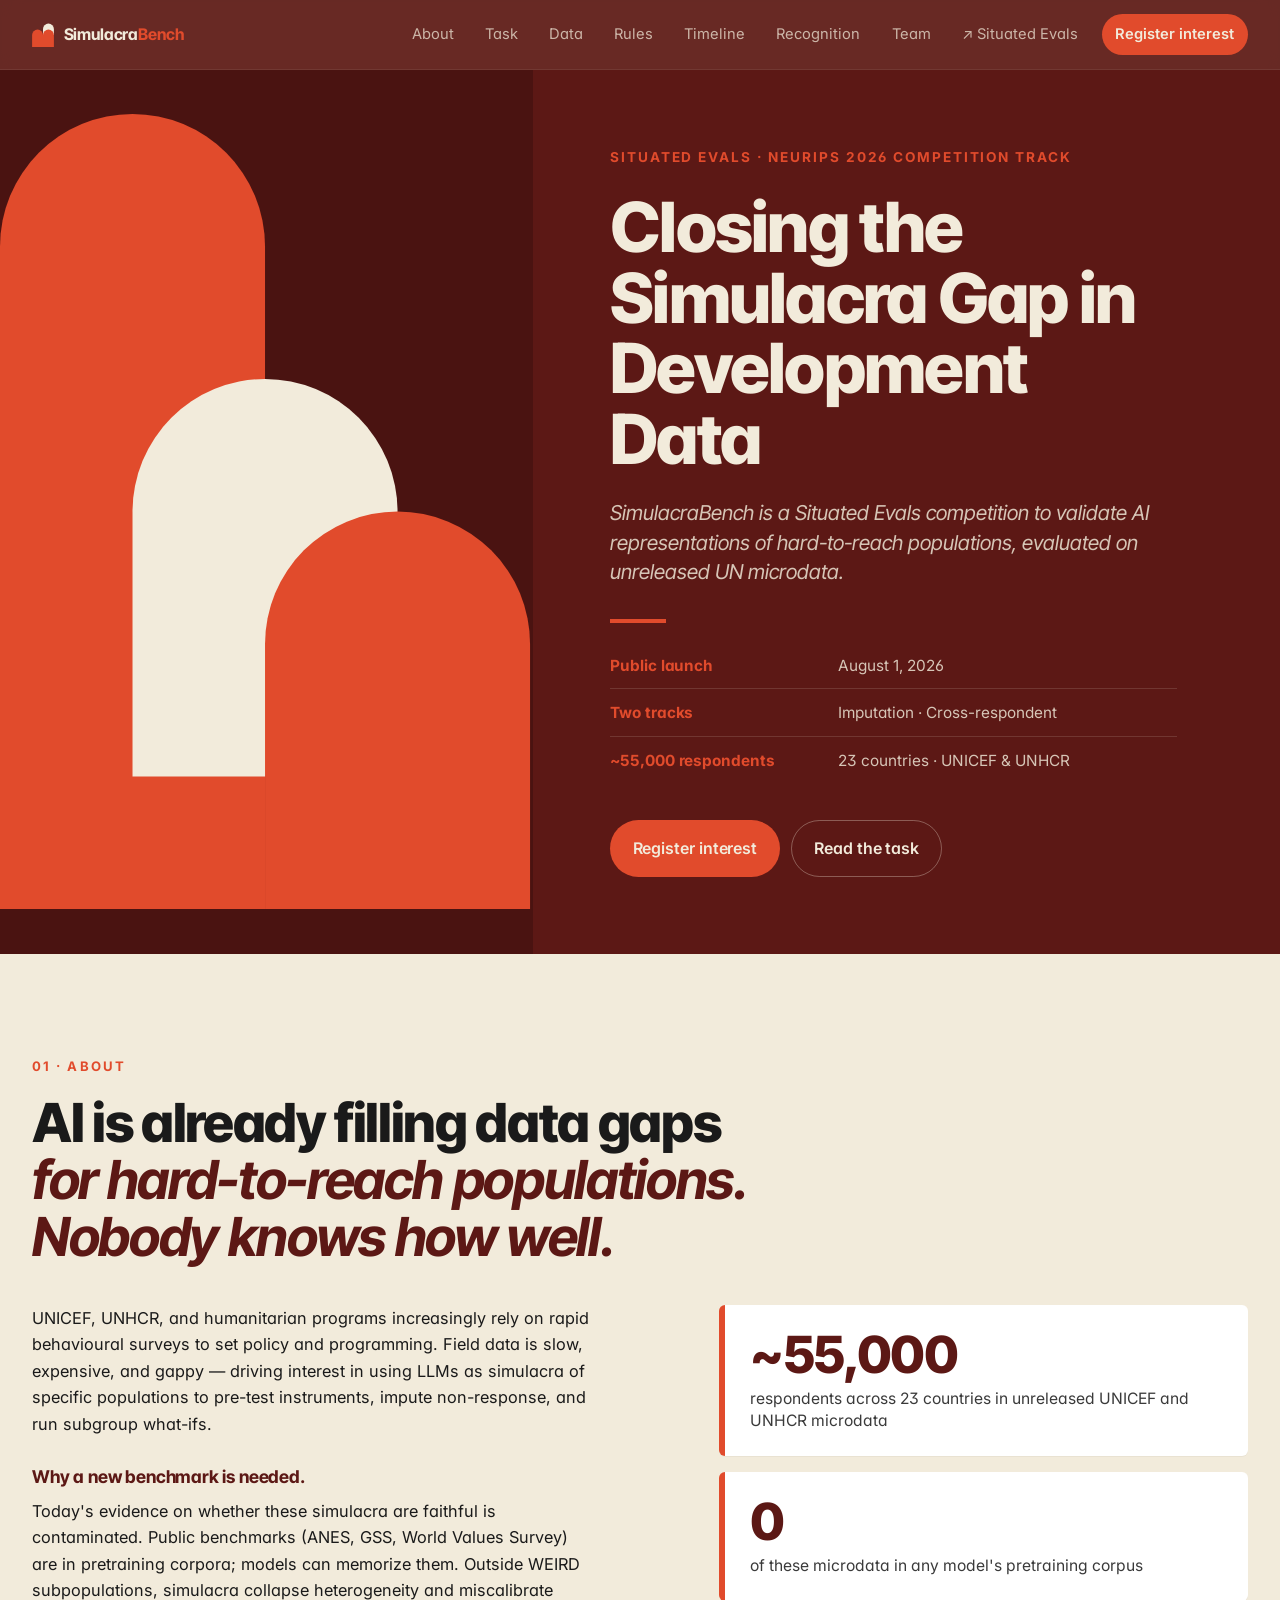
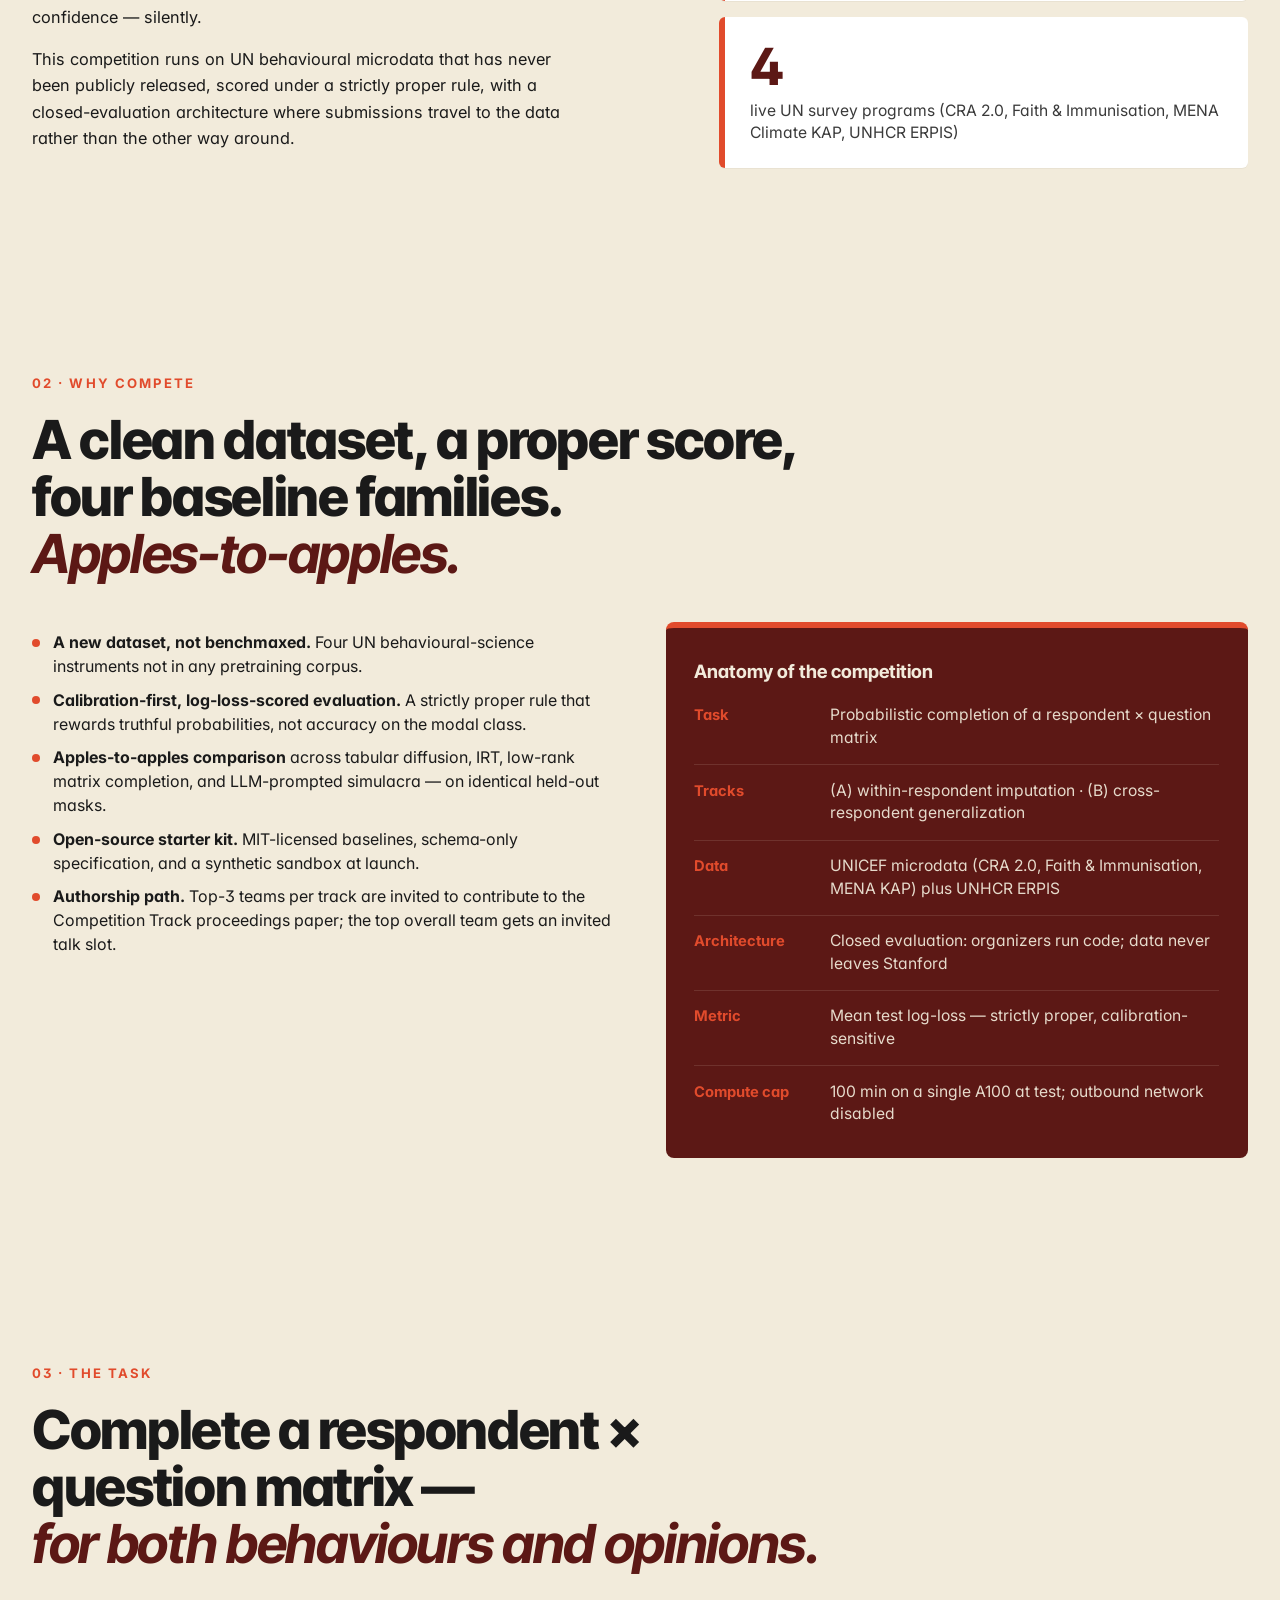
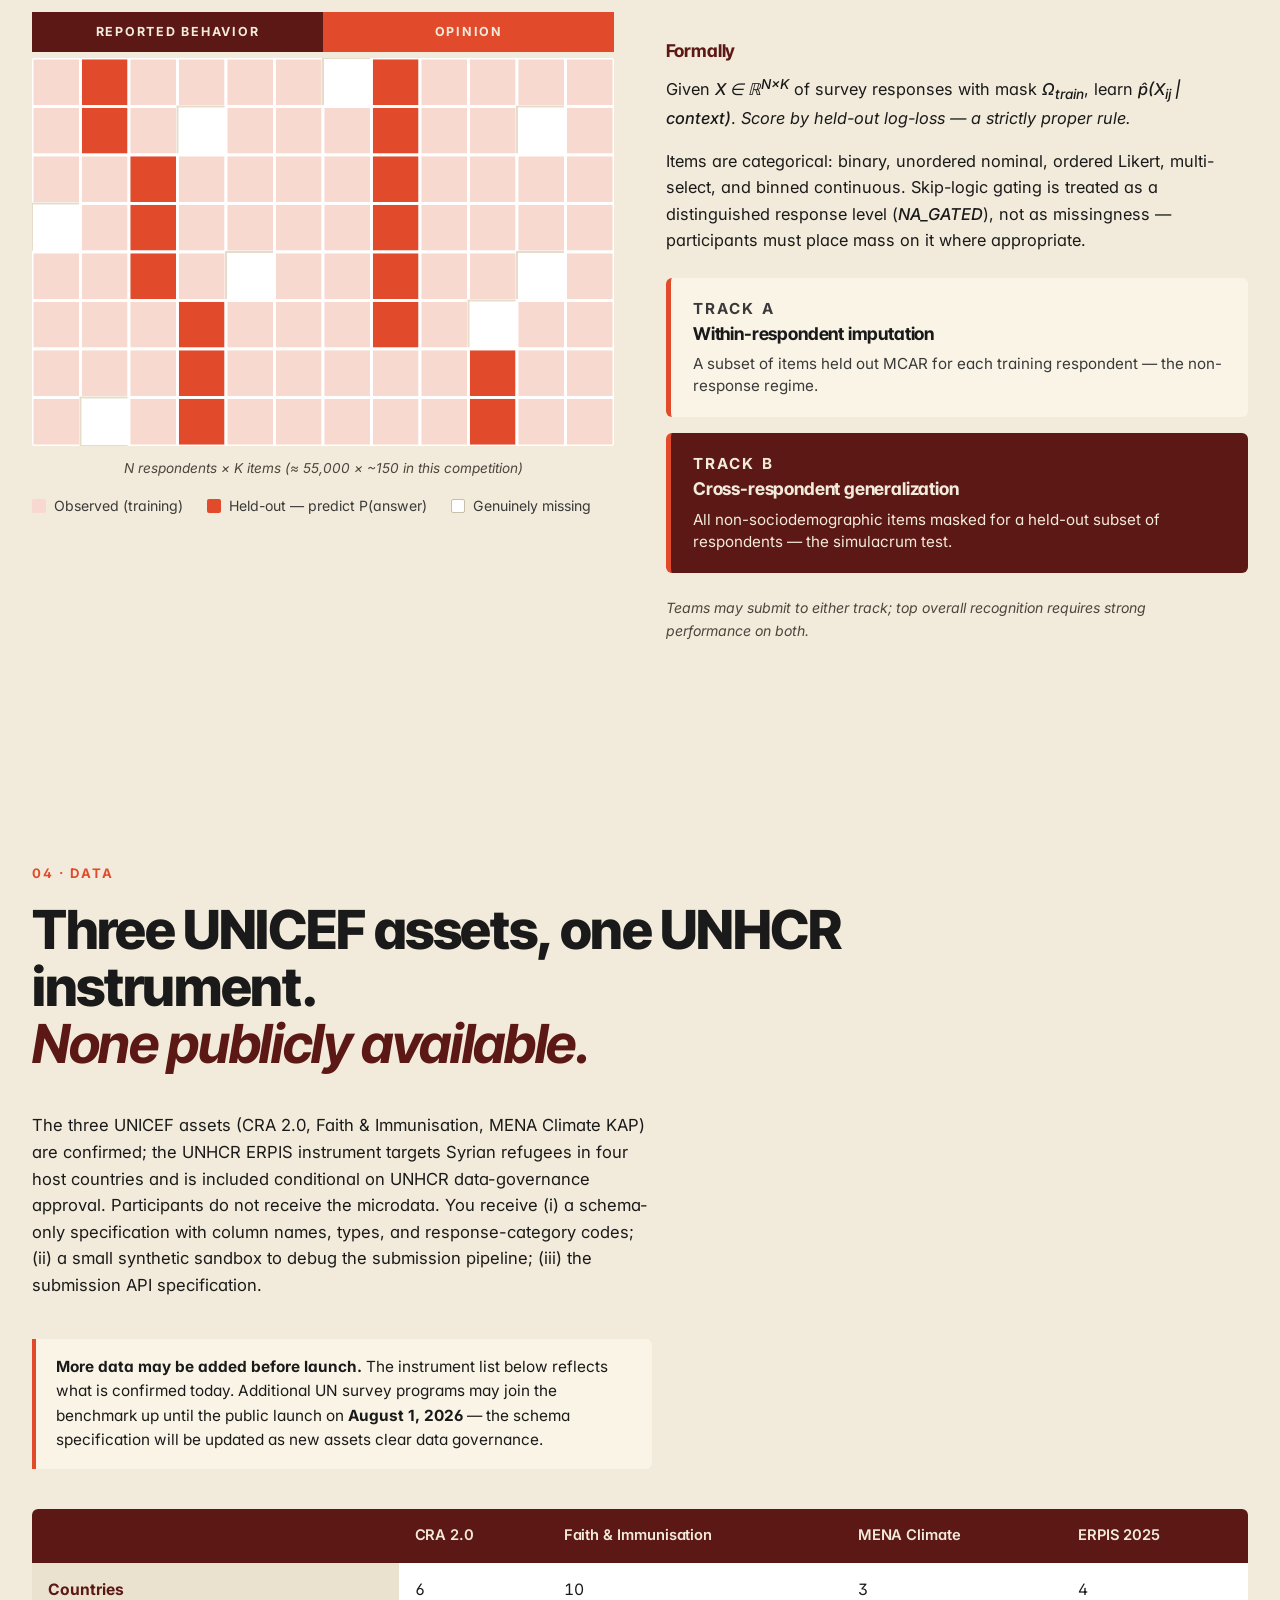
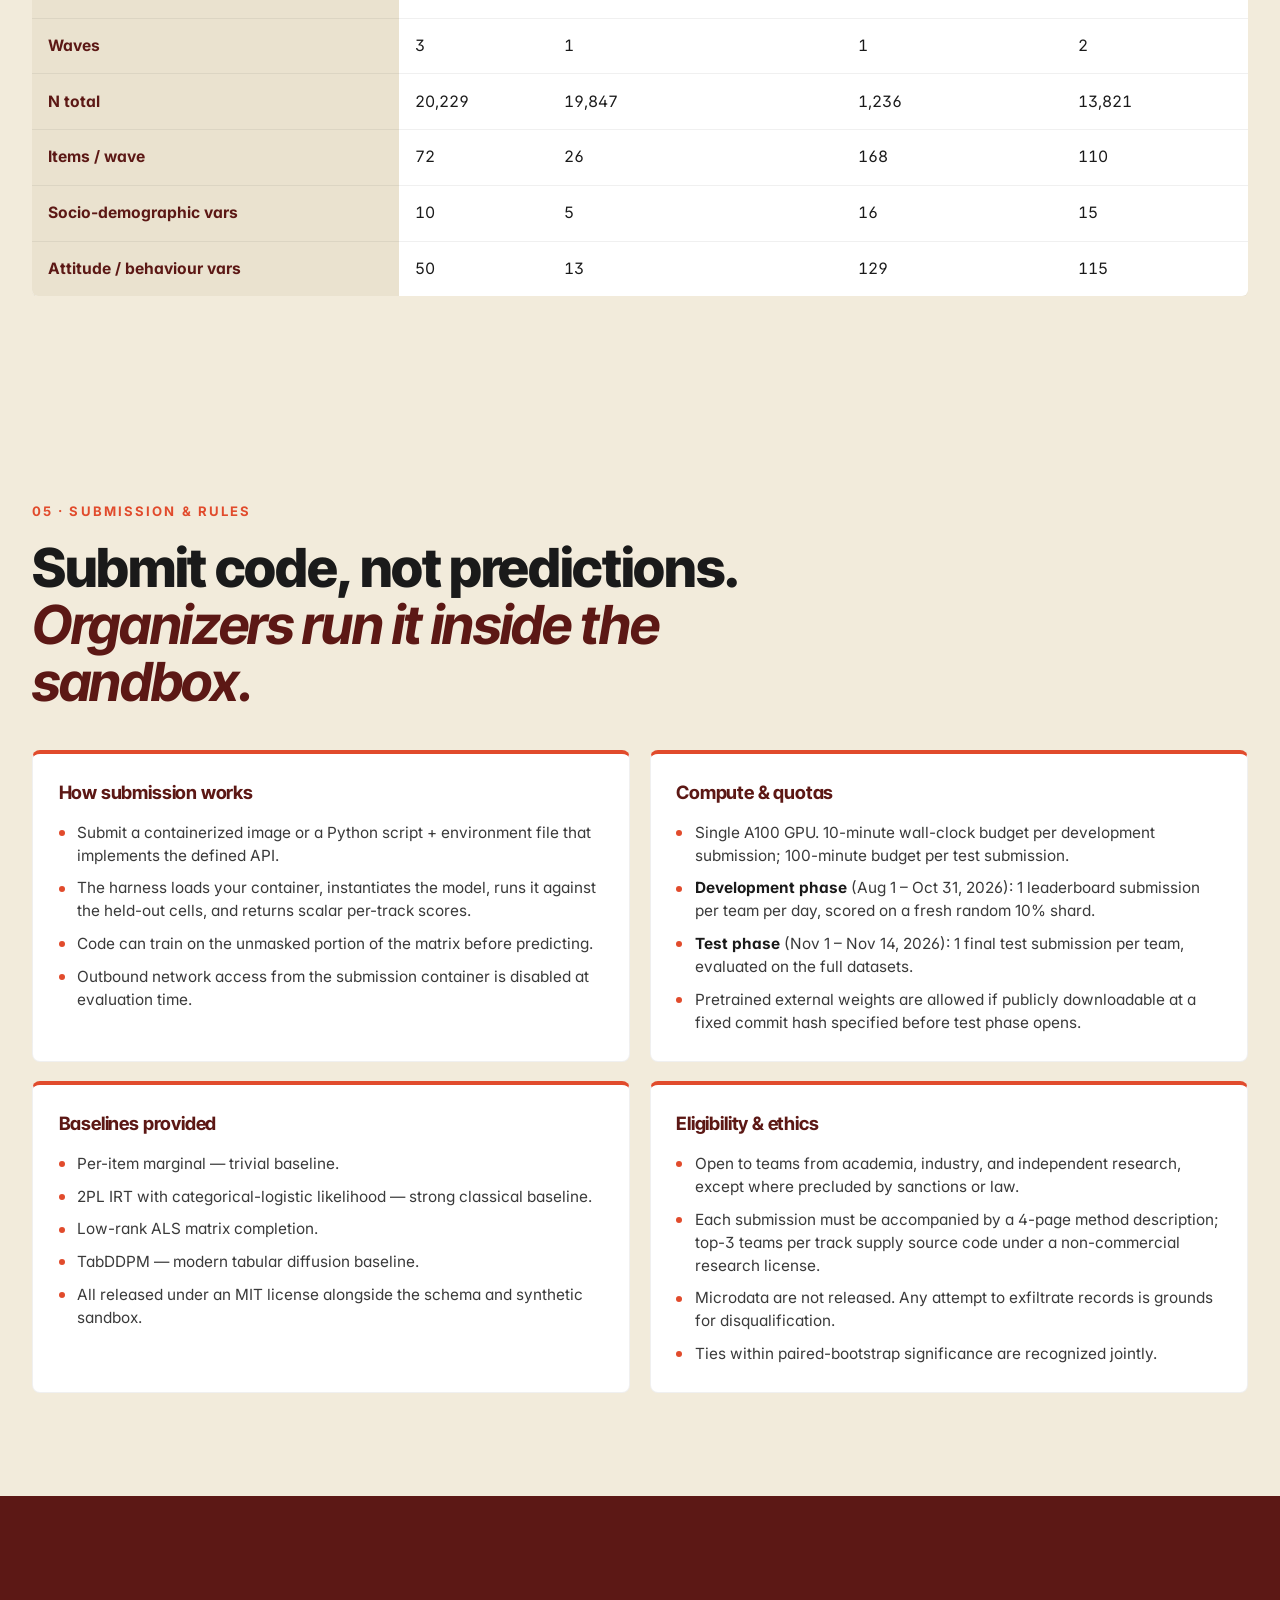
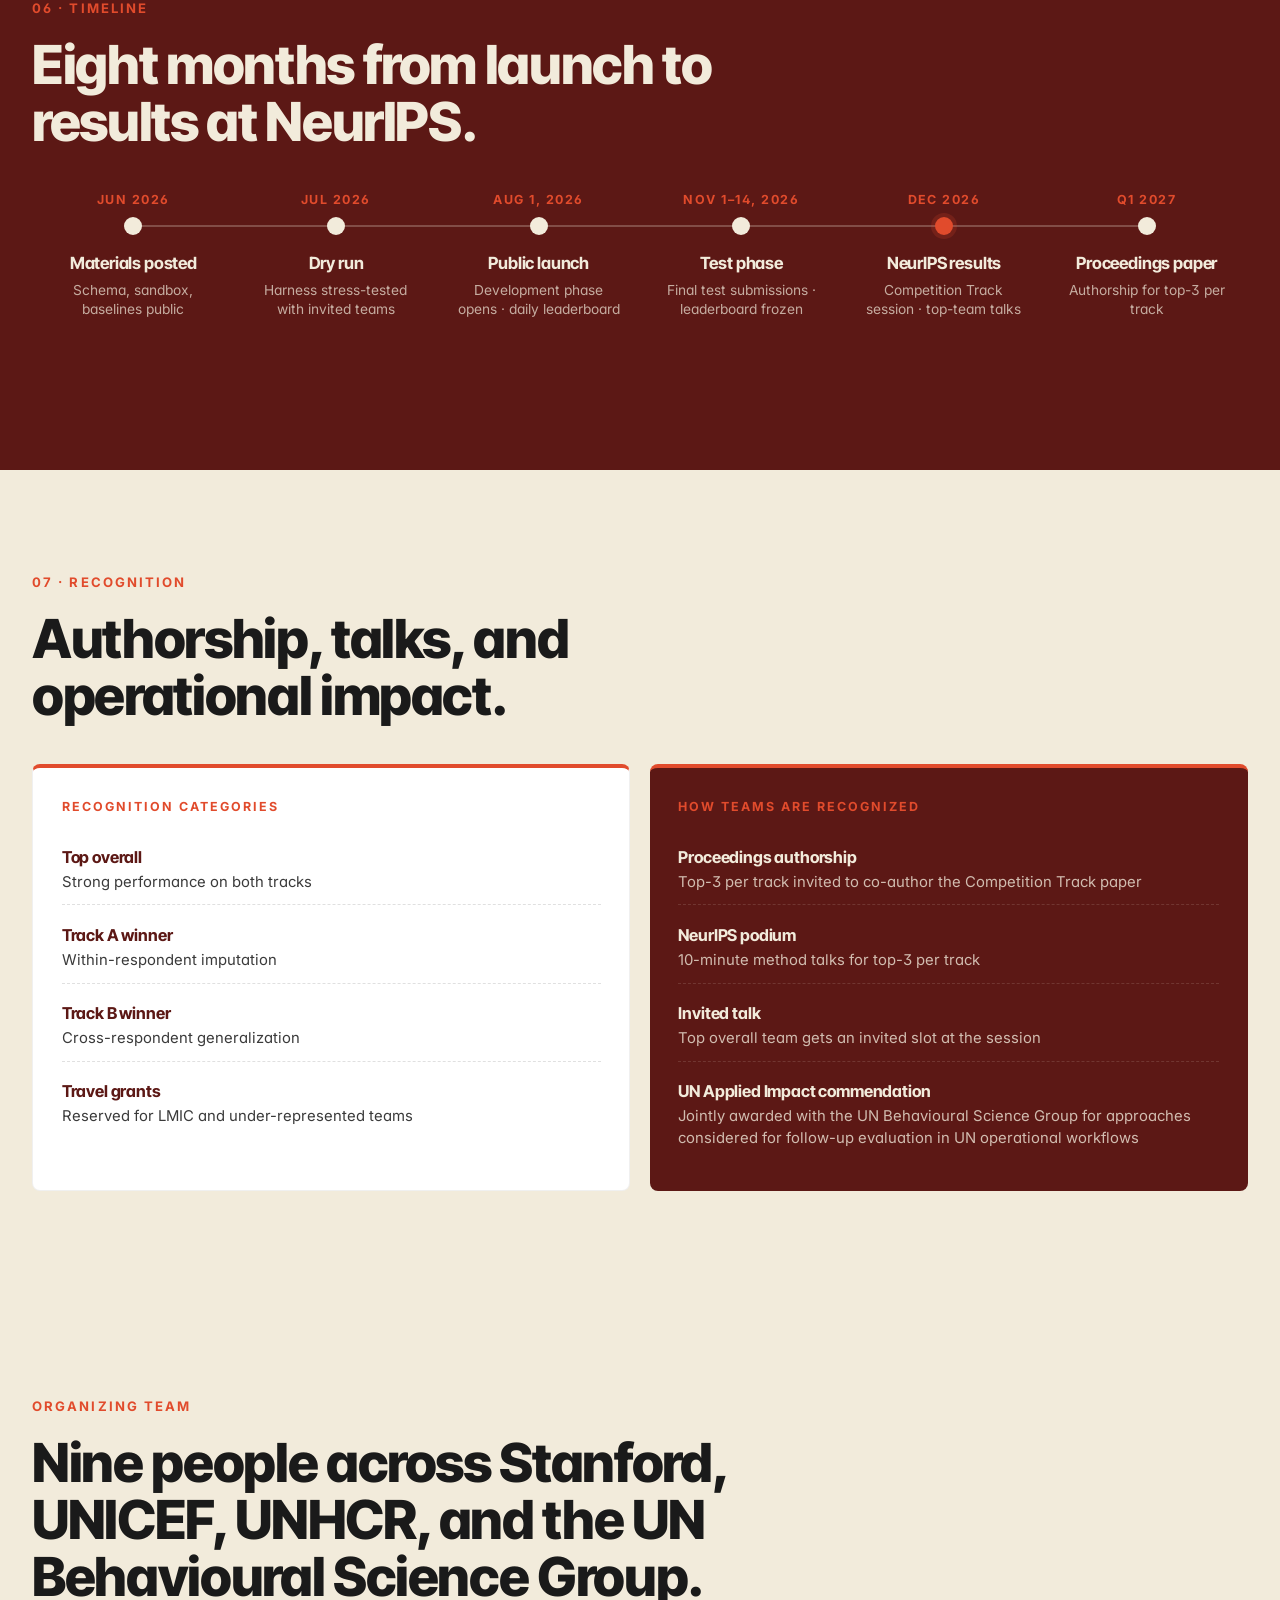
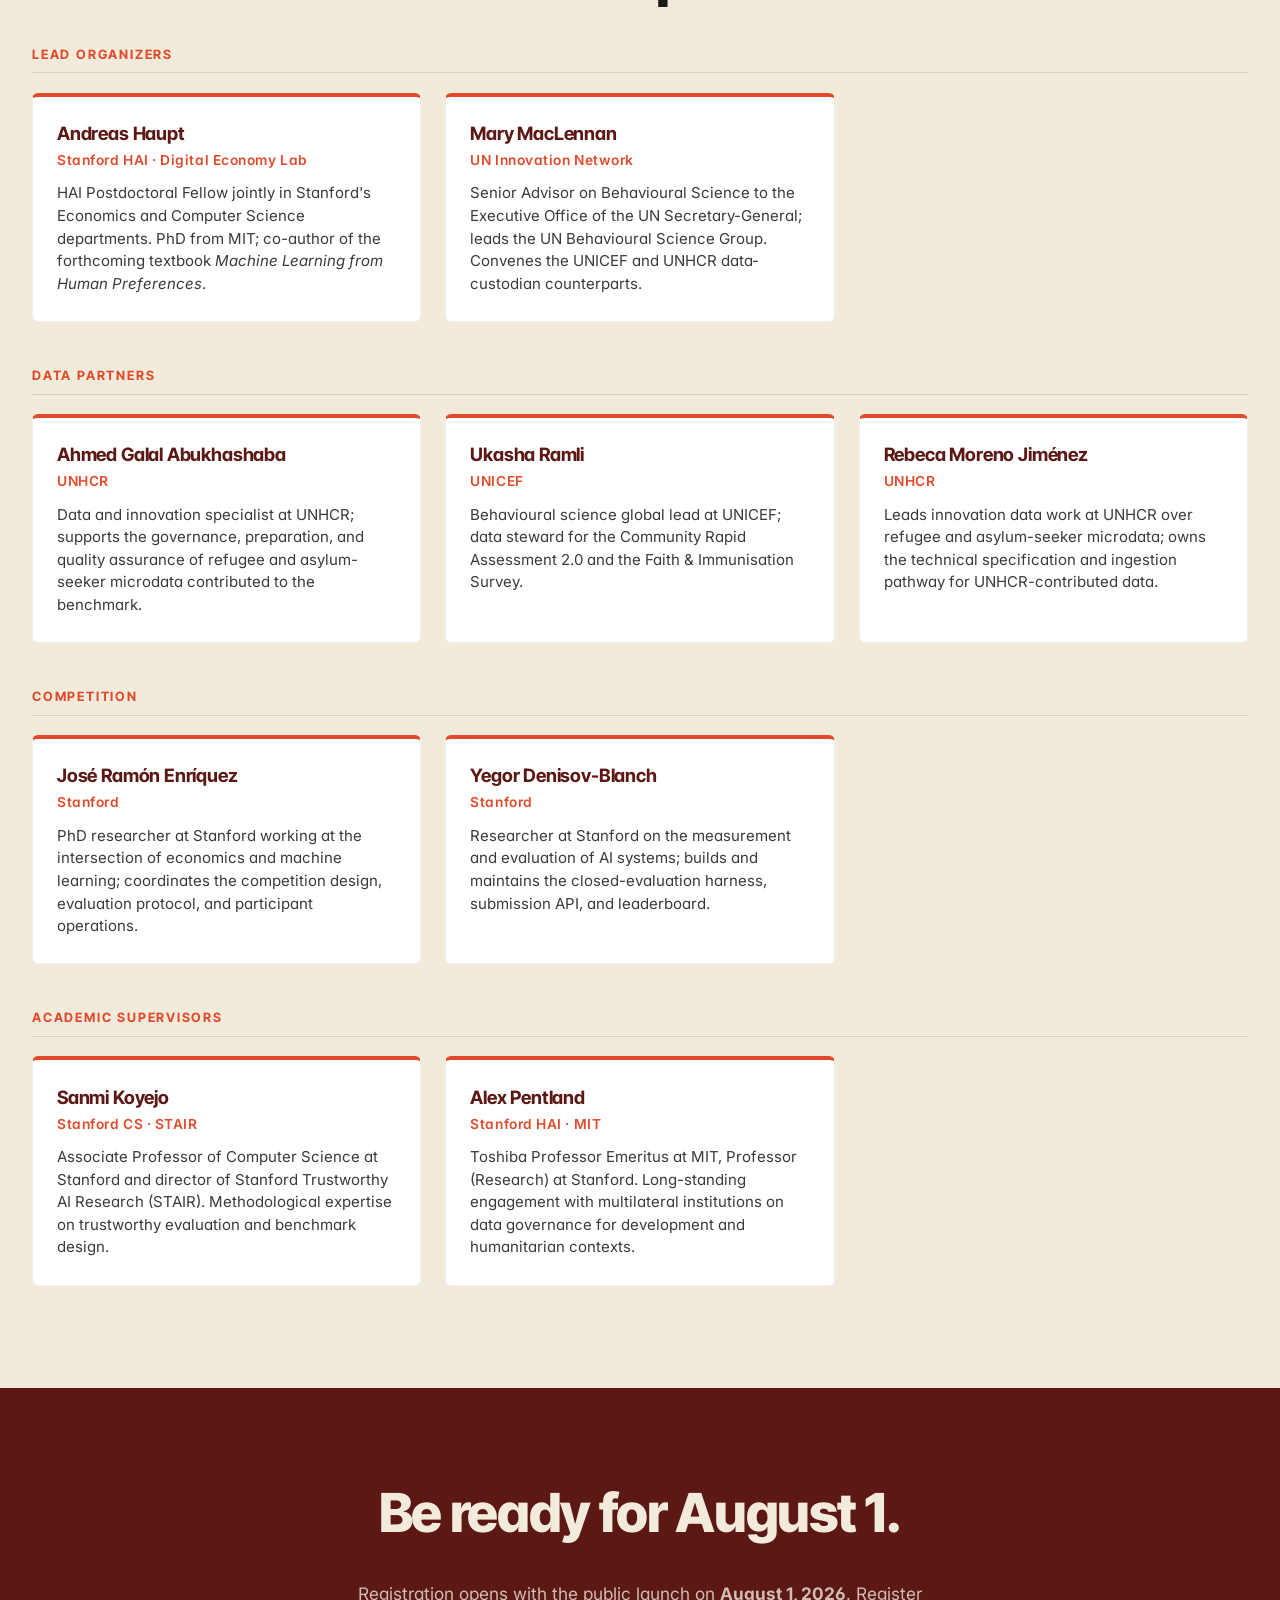
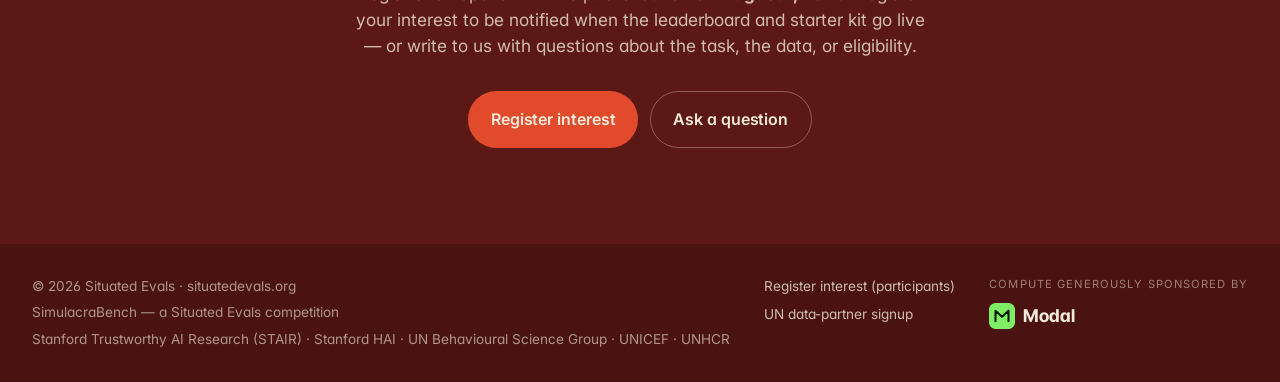
==== simulacrabench.html @ 39a907a5 "rebranded to situatedevals" ====
<!doctype html>
<html lang="en">
<head>
<meta charset="utf-8" />
<meta name="viewport" content="width=device-width, initial-scale=1" />
<title>SimulacraBench · Closing the Simulacra Gap in Development Data</title>
<meta name="description" content="A Situated Evals competition at NeurIPS 2026 to validate AI representations of hard-to-reach populations, evaluated on unreleased UN microdata." />
<link rel="preconnect" href="https://fonts.googleapis.com">
<link rel="preconnect" href="https://fonts.gstatic.com" crossorigin>
<link href="https://fonts.googleapis.com/css2?family=Inter:wght@400;500;600;700;800;900&family=Inter+Tight:ital,wght@0,400;0,500;0,600;0,700;0,800;0,900;1,400;1,500;1,600;1,700&display=swap" rel="stylesheet">
<link rel="stylesheet" href="styles.css" />
</head>
<body>

<!-- ─────────────────────────── HEADER ─────────────────────────── -->
<header class="site-header">
  <a class="brand" href="#top" aria-label="SimulacraBench home">
    <svg class="logo" viewBox="0 0 40 44" aria-hidden="true">
      <path d="M0 22 a10 10 0 0 1 20 0 V44 H0 Z" fill="var(--coral)"/>
      <path d="M20 11 a10 10 0 0 1 20 0 V22 H20 Z" fill="var(--cream)"/>
      <path d="M20 22 a10 10 0 0 1 20 0 V44 H20 Z" fill="var(--coral)"/>
    </svg>
    <span class="wordmark">Simulacra<span class="dot">Bench</span></span>
  </a>
  <nav class="nav" aria-label="Primary">
    <a href="#about">About</a>
    <a href="#task">Task</a>
    <a href="#data">Data</a>
    <a href="#rules">Rules</a>
    <a href="#timeline">Timeline</a>
    <a href="#recognition">Recognition</a>
    <a href="#team">Team</a>
    <a href="/">↗ Situated Evals</a>
    <a class="nav-cta" href="https://docs.google.com/forms/d/1zx5P0XxUHGQcHgEnSH3eU-APnImDOXeL5u6_FLaE8hI/viewform" target="_blank" rel="noopener">Register interest</a>
  </nav>
</header>

<!-- ─────────────────────────── HERO ─────────────────────────── -->
<section class="hero" id="top">
  <div class="hero-art" aria-hidden="true">
    <svg viewBox="0 0 360 540" preserveAspectRatio="xMinYMid meet">
      <path d="M0 90 a90 90 0 0 1 180 0 V540 H0 Z" fill="var(--coral)"/>
      <path d="M90 270 a90 90 0 0 1 180 0 V450 H90 Z" fill="var(--cream)"/>
      <path d="M180 360 a90 90 0 0 1 180 0 V540 H180 Z" fill="var(--coral)"/>
    </svg>
  </div>

  <div class="hero-text">
    <p class="eyebrow">Situated Evals · NeurIPS 2026 Competition Track</p>
    <h1>Closing the<br/>Simulacra Gap in<br/>Development Data</h1>
    <p class="lede">
      SimulacraBench is a Situated Evals competition to validate AI representations of hard-to-reach populations, evaluated on unreleased UN microdata.
    </p>
    <span class="rule"></span>
    <ul class="hero-facts">
      <li><strong>Public launch</strong><span>August 1, 2026</span></li>
      <li><strong>Two tracks</strong><span>Imputation · Cross-respondent</span></li>
      <li><strong>~55,000 respondents</strong><span>23 countries · UNICEF &amp; UNHCR</span></li>
    </ul>
    <div class="hero-cta">
      <a class="btn btn--coral" href="https://docs.google.com/forms/d/1zx5P0XxUHGQcHgEnSH3eU-APnImDOXeL5u6_FLaE8hI/viewform" target="_blank" rel="noopener">Register interest</a>
      <a class="btn btn--ghost" href="#task">Read the task</a>
    </div>
  </div>
</section>

<!-- ─────────────────────────── 01 · ABOUT ─────────────────────────── -->
<section class="section section--cream" id="about">
  <p class="section-num">01 · About</p>
  <h2 class="display">AI is already filling data gaps <em>for hard-to-reach populations. Nobody knows how well.</em></h2>

  <div class="two-col">
    <div class="prose">
      <p>UNICEF, UNHCR, and humanitarian programs increasingly rely on rapid behavioural surveys to set policy and programming. Field data is slow, expensive, and gappy — driving interest in using LLMs as simulacra of specific populations to pre-test instruments, impute non-response, and run subgroup what-ifs.</p>
      <h3 class="kicker">Why a new benchmark is needed.</h3>
      <p>Today's evidence on whether these simulacra are faithful is contaminated. Public benchmarks (ANES, GSS, World Values Survey) are in pretraining corpora; models can memorize them. Outside WEIRD subpopulations, simulacra collapse heterogeneity and miscalibrate confidence — silently.</p>
      <p>This competition runs on UN behavioural microdata that has never been publicly released, scored under a strictly proper rule, with a closed-evaluation architecture where submissions travel to the data rather than the other way around.</p>
    </div>

    <div class="stats">
      <div class="stat">
        <p class="stat-num">~55,000</p>
        <p class="stat-label">respondents across 23 countries in unreleased UNICEF and UNHCR microdata</p>
      </div>
      <div class="stat">
        <p class="stat-num">0</p>
        <p class="stat-label">of these microdata in any model's pretraining corpus</p>
      </div>
      <div class="stat">
        <p class="stat-num">4</p>
        <p class="stat-label">live UN survey programs (CRA 2.0, Faith &amp; Immunisation, MENA Climate KAP, UNHCR ERPIS)</p>
      </div>
    </div>
  </div>
</section>

<!-- ─────────────────────────── 02 · WHY ─────────────────────────── -->
<section class="section section--cream" id="why">
  <p class="section-num">02 · Why compete</p>
  <h2 class="display">A clean dataset, a proper score, four baseline families. <em>Apples-to-apples.</em></h2>

  <div class="two-col two-col--wide">
    <div class="prose">
      <ul class="bullets">
        <li><strong>A new dataset, not benchmaxed.</strong> Four UN behavioural-science instruments not in any pretraining corpus.</li>
        <li><strong>Calibration-first, log-loss-scored evaluation.</strong> A strictly proper rule that rewards truthful probabilities, not accuracy on the modal class.</li>
        <li><strong>Apples-to-apples comparison</strong> across tabular diffusion, IRT, low-rank matrix completion, and LLM-prompted simulacra — on identical held-out masks.</li>
        <li><strong>Open-source starter kit.</strong> MIT-licensed baselines, schema-only specification, and a synthetic sandbox at launch.</li>
        <li><strong>Authorship path.</strong> Top-3 teams per track are invited to contribute to the Competition Track proceedings paper; the top overall team gets an invited talk slot.</li>
      </ul>
    </div>

    <div class="anatomy">
      <h3 class="anatomy-title">Anatomy of the competition</h3>
      <dl>
        <div><dt>Task</dt><dd>Probabilistic completion of a respondent × question matrix</dd></div>
        <div><dt>Tracks</dt><dd>(A) within-respondent imputation · (B) cross-respondent generalization</dd></div>
        <div><dt>Data</dt><dd>UNICEF microdata (CRA 2.0, Faith &amp; Immunisation, MENA KAP) plus UNHCR ERPIS</dd></div>
        <div><dt>Architecture</dt><dd>Closed evaluation: organizers run code; data never leaves Stanford</dd></div>
        <div><dt>Metric</dt><dd>Mean test log-loss — strictly proper, calibration-sensitive</dd></div>
        <div><dt>Compute cap</dt><dd>100 min on a single A100 at test; outbound network disabled</dd></div>
      </dl>
    </div>
  </div>
</section>

<!-- ─────────────────────────── 03 · THE TASK ─────────────────────────── -->
<section class="section section--cream" id="task">
  <p class="section-num">03 · The Task</p>
  <h2 class="display">Complete a respondent × question matrix — <em>for both behaviours and opinions.</em></h2>

  <div class="task-grid">
    <div>
      <div class="matrix">
        <div class="matrix-head">
          <div class="matrix-head-cell matrix-head-cell--behavior">Reported behavior</div>
          <div class="matrix-head-cell matrix-head-cell--opinion">Opinion</div>
        </div>
        <div class="matrix-body" aria-hidden="true"></div>
        <p class="matrix-axis">N respondents × K items (≈ 55,000 × ~150 in this competition)</p>
        <ul class="legend">
          <li><span class="sw sw--obs"></span>Observed (training)</li>
          <li><span class="sw sw--held"></span>Held-out — predict P(answer)</li>
          <li><span class="sw sw--miss"></span>Genuinely missing</li>
        </ul>
      </div>
    </div>

    <div class="prose">
      <h3 class="kicker">Formally</h3>
      <p>Given <span class="math">X ∈ ℝ<sup>N×K</sup></span> of survey responses with mask <span class="math">Ω<sub>train</sub></span>, learn <span class="math">p̂(X<sub>ij</sub> | context)</span>. <em>Score by held-out log-loss — a strictly proper rule.</em></p>
      <p>Items are categorical: binary, unordered nominal, ordered Likert, multi-select, and binned continuous. Skip-logic gating is treated as a distinguished response level (<span class="math">NA_GATED</span>), not as missingness — participants must place mass on it where appropriate.</p>

      <div class="track-cards">
        <div class="track-card track-card--cream">
          <p class="track-label">Track A</p>
          <h4>Within-respondent imputation</h4>
          <p>A subset of items held out MCAR for each training respondent — the non-response regime.</p>
        </div>
        <div class="track-card track-card--burgundy">
          <p class="track-label">Track B</p>
          <h4>Cross-respondent generalization</h4>
          <p>All non-sociodemographic items masked for a held-out subset of respondents — the simulacrum test.</p>
        </div>
      </div>
      <p class="muted-note">Teams may submit to either track; top overall recognition requires strong performance on both.</p>
    </div>
  </div>
</section>

<!-- ─────────────────────────── 04 · DATA ─────────────────────────── -->
<section class="section section--cream" id="data">
  <p class="section-num">04 · Data</p>
  <h2 class="display">Three UNICEF assets, one UNHCR instrument. <em>None publicly available.</em></h2>

  <p class="prose-wide">
    The three UNICEF assets (CRA 2.0, Faith &amp; Immunisation, MENA Climate KAP) are confirmed; the UNHCR ERPIS instrument targets Syrian refugees in four host countries and is included conditional on UNHCR data-governance approval. Participants do not receive the microdata. You receive (i) a schema-only specification with column names, types, and response-category codes; (ii) a small synthetic sandbox to debug the submission pipeline; (iii) the submission API specification.
  </p>

  <p class="prose-wide callout-note"><strong>More data may be added before launch.</strong> The instrument list below reflects what is confirmed today. Additional UN survey programs may join the benchmark up until the public launch on <strong>August 1, 2026</strong> — the schema specification will be updated as new assets clear data governance.</p>

  <div class="data-table-wrap">
    <table class="data-table">
      <thead>
        <tr>
          <th></th>
          <th>CRA 2.0</th>
          <th>Faith &amp; Immunisation</th>
          <th>MENA Climate</th>
          <th>ERPIS 2025</th>
        </tr>
      </thead>
      <tbody>
        <tr><th>Countries</th><td>6</td><td>10</td><td>3</td><td>4</td></tr>
        <tr><th>Waves</th><td>3</td><td>1</td><td>1</td><td>2</td></tr>
        <tr><th>N total</th><td>20,229</td><td>19,847</td><td>1,236</td><td>13,821</td></tr>
        <tr><th>Items / wave</th><td>72</td><td>26</td><td>168</td><td>110</td></tr>
        <tr><th>Socio-demographic vars</th><td>10</td><td>5</td><td>16</td><td>15</td></tr>
        <tr><th>Attitude / behaviour vars</th><td>50</td><td>13</td><td>129</td><td>115</td></tr>
      </tbody>
    </table>
  </div>
</section>

<!-- ─────────────────────────── 05 · SUBMISSION & RULES ─────────────────────────── -->
<section class="section section--cream" id="rules">
  <p class="section-num">05 · Submission &amp; Rules</p>
  <h2 class="display">Submit code, not predictions. <em>Organizers run it inside the sandbox.</em></h2>

  <div class="rules-grid">
    <div class="rule-block">
      <h3>How submission works</h3>
      <ul>
        <li>Submit a containerized image or a Python script + environment file that implements the defined API.</li>
        <li>The harness loads your container, instantiates the model, runs it against the held-out cells, and returns scalar per-track scores.</li>
        <li>Code can train on the unmasked portion of the matrix before predicting.</li>
        <li>Outbound network access from the submission container is disabled at evaluation time.</li>
      </ul>
    </div>

    <div class="rule-block">
      <h3>Compute &amp; quotas</h3>
      <ul>
        <li>Single A100 GPU. 10-minute wall-clock budget per development submission; 100-minute budget per test submission.</li>
        <li><strong>Development phase</strong> (Aug 1 – Oct 31, 2026): 1 leaderboard submission per team per day, scored on a fresh random 10% shard.</li>
        <li><strong>Test phase</strong> (Nov 1 – Nov 14, 2026): 1 final test submission per team, evaluated on the full datasets.</li>
        <li>Pretrained external weights are allowed if publicly downloadable at a fixed commit hash specified before test phase opens.</li>
      </ul>
    </div>

    <div class="rule-block">
      <h3>Baselines provided</h3>
      <ul>
        <li>Per-item marginal — trivial baseline.</li>
        <li>2PL IRT with categorical-logistic likelihood — strong classical baseline.</li>
        <li>Low-rank ALS matrix completion.</li>
        <li>TabDDPM — modern tabular diffusion baseline.</li>
        <li>All released under an MIT license alongside the schema and synthetic sandbox.</li>
      </ul>
    </div>

    <div class="rule-block">
      <h3>Eligibility &amp; ethics</h3>
      <ul>
        <li>Open to teams from academia, industry, and independent research, except where precluded by sanctions or law.</li>
        <li>Each submission must be accompanied by a 4-page method description; top-3 teams per track supply source code under a non-commercial research license.</li>
        <li>Microdata are not released. Any attempt to exfiltrate records is grounds for disqualification.</li>
        <li>Ties within paired-bootstrap significance are recognized jointly.</li>
      </ul>
    </div>
  </div>
</section>

<!-- ─────────────────────────── 06 · TIMELINE ─────────────────────────── -->
<section class="section section--burgundy" id="timeline">
  <p class="section-num section-num--inv">06 · Timeline</p>
  <h2 class="display display--inv">Eight months from launch to results at NeurIPS.</h2>

  <ol class="timeline">
    <li>
      <p class="t-date">Jun 2026</p>
      <span class="t-dot"></span>
      <p class="t-title">Materials posted</p>
      <p class="t-body">Schema, sandbox, baselines public</p>
    </li>
    <li>
      <p class="t-date">Jul 2026</p>
      <span class="t-dot"></span>
      <p class="t-title">Dry run</p>
      <p class="t-body">Harness stress-tested with invited teams</p>
    </li>
    <li>
      <p class="t-date">Aug 1, 2026</p>
      <span class="t-dot"></span>
      <p class="t-title">Public launch</p>
      <p class="t-body">Development phase opens · daily leaderboard</p>
    </li>
    <li>
      <p class="t-date">Nov 1–14, 2026</p>
      <span class="t-dot"></span>
      <p class="t-title">Test phase</p>
      <p class="t-body">Final test submissions · leaderboard frozen</p>
    </li>
    <li class="active">
      <p class="t-date">Dec 2026</p>
      <span class="t-dot t-dot--active"></span>
      <p class="t-title">NeurIPS results</p>
      <p class="t-body">Competition Track session · top-team talks</p>
    </li>
    <li>
      <p class="t-date">Q1 2027</p>
      <span class="t-dot"></span>
      <p class="t-title">Proceedings paper</p>
      <p class="t-body">Authorship for top-3 per track</p>
    </li>
  </ol>
</section>

<!-- ─────────────────────────── 07 · RECOGNITION ─────────────────────────── -->
<section class="section section--cream" id="recognition">
  <p class="section-num">07 · Recognition</p>
  <h2 class="display">Authorship, talks, and operational impact.</h2>

  <div class="prize-grid">
    <div class="prize-card">
      <p class="prize-eyebrow">Recognition categories</p>
      <ul class="prize-list">
        <li><span class="p-name">Top overall</span><span class="p-detail">Strong performance on both tracks</span></li>
        <li><span class="p-name">Track A winner</span><span class="p-detail">Within-respondent imputation</span></li>
        <li><span class="p-name">Track B winner</span><span class="p-detail">Cross-respondent generalization</span></li>
        <li><span class="p-name">Travel grants</span><span class="p-detail">Reserved for LMIC and under-represented teams</span></li>
      </ul>
    </div>

    <div class="prize-card prize-card--burgundy">
      <p class="prize-eyebrow">How teams are recognized</p>
      <ul class="prize-list">
        <li><span class="p-name">Proceedings authorship</span><span class="p-detail">Top-3 per track invited to co-author the Competition Track paper</span></li>
        <li><span class="p-name">NeurIPS podium</span><span class="p-detail">10-minute method talks for top-3 per track</span></li>
        <li><span class="p-name">Invited talk</span><span class="p-detail">Top overall team gets an invited slot at the session</span></li>
        <li><span class="p-name">UN Applied Impact commendation</span><span class="p-detail">Jointly awarded with the UN Behavioural Science Group for approaches considered for follow-up evaluation in UN operational workflows</span></li>
      </ul>
    </div>
  </div>
</section>

<!-- ─────────────────────────── TEAM ─────────────────────────── -->
<section class="section section--cream" id="team">
  <p class="section-num">Organizing team</p>
  <h2 class="display">Nine people across Stanford, UNICEF, UNHCR, and the UN Behavioural Science Group.</h2>

  <div class="team-block">
    <h3 class="team-role">Lead organizers</h3>
    <div class="team-grid">
      <article class="bio">
        <h3>Andreas Haupt</h3>
        <p class="bio-affil">Stanford HAI · Digital Economy Lab</p>
        <p>HAI Postdoctoral Fellow jointly in Stanford's Economics and Computer Science departments. PhD from MIT; co-author of the forthcoming textbook <em>Machine Learning from Human Preferences</em>.</p>
      </article>
      <article class="bio">
        <h3>Mary MacLennan</h3>
        <p class="bio-affil">UN Innovation Network</p>
        <p>Senior Advisor on Behavioural Science to the Executive Office of the UN Secretary-General; leads the UN Behavioural Science Group. Convenes the UNICEF and UNHCR data-custodian counterparts.</p>
      </article>
    </div>
  </div>

  <div class="team-block">
    <h3 class="team-role">Data partners</h3>
    <div class="team-grid">
      <article class="bio">
        <h3>Ahmed Galal Abukhashaba</h3>
        <p class="bio-affil">UNHCR</p>
        <p>Data and innovation specialist at UNHCR; supports the governance, preparation, and quality assurance of refugee and asylum-seeker microdata contributed to the benchmark.</p>
      </article>
      <article class="bio">
        <h3>Ukasha Ramli</h3>
        <p class="bio-affil">UNICEF</p>
        <p>Behavioural science global lead at UNICEF; data steward for the Community Rapid Assessment 2.0 and the Faith &amp; Immunisation Survey.</p>
      </article>
      <article class="bio">
        <h3>Rebeca Moreno Jiménez</h3>
        <p class="bio-affil">UNHCR</p>
        <p>Leads innovation data work at UNHCR over refugee and asylum-seeker microdata; owns the technical specification and ingestion pathway for UNHCR-contributed data.</p>
      </article>
    </div>
  </div>

  <div class="team-block">
    <h3 class="team-role">Competition</h3>
    <div class="team-grid">
      <article class="bio">
        <h3>José Ramón Enríquez</h3>
        <p class="bio-affil">Stanford</p>
        <p>PhD researcher at Stanford working at the intersection of economics and machine learning; coordinates the competition design, evaluation protocol, and participant operations.</p>
      </article>
      <article class="bio">
        <h3>Yegor Denisov-Blanch</h3>
        <p class="bio-affil">Stanford</p>
        <p>Researcher at Stanford on the measurement and evaluation of AI systems; builds and maintains the closed-evaluation harness, submission API, and leaderboard.</p>
      </article>
    </div>
  </div>

  <div class="team-block">
    <h3 class="team-role">Academic supervisors</h3>
    <div class="team-grid">
      <article class="bio">
        <h3>Sanmi Koyejo</h3>
        <p class="bio-affil">Stanford CS · STAIR</p>
        <p>Associate Professor of Computer Science at Stanford and director of Stanford Trustworthy AI Research (STAIR). Methodological expertise on trustworthy evaluation and benchmark design.</p>
      </article>
      <article class="bio">
        <h3>Alex Pentland</h3>
        <p class="bio-affil">Stanford HAI · MIT</p>
        <p>Toshiba Professor Emeritus at MIT, Professor (Research) at Stanford. Long-standing engagement with multilateral institutions on data governance for development and humanitarian contexts.</p>
      </article>
    </div>
  </div>
</section>

<!-- ─────────────────────────── CTA / FOOTER ─────────────────────────── -->
<section class="cta section--burgundy">
  <div class="cta-inner">
    <h2 class="display display--inv">Be ready for August 1.</h2>
    <p class="cta-sub">Registration opens with the public launch on <strong>August 1, 2026</strong>. Register your interest to be notified when the leaderboard and starter kit go live — or write to us with questions about the task, the data, or eligibility.</p>
    <div class="cta-row">
      <a class="btn btn--coral" href="https://docs.google.com/forms/d/1zx5P0XxUHGQcHgEnSH3eU-APnImDOXeL5u6_FLaE8hI/viewform" target="_blank" rel="noopener">Register interest</a>
      <a class="btn btn--ghost" href="mailto:h4upt@stanford.edu?subject=SimulacraBench%20question">Ask a question</a>
    </div>
  </div>
</section>

<footer class="footer">
  <div class="footer-inner">
    <div class="footer-brand">
      <p>© 2026 Situated Evals · situatedevals.org</p>
      <p>SimulacraBench — a Situated Evals competition</p>
      <p>Stanford Trustworthy AI Research (STAIR) · Stanford HAI · UN Behavioural Science Group · UNICEF · UNHCR</p>
    </div>
    <div class="footer-links">
      <a href="https://docs.google.com/forms/d/1zx5P0XxUHGQcHgEnSH3eU-APnImDOXeL5u6_FLaE8hI/viewform" target="_blank" rel="noopener">Register interest (participants)</a>
      <a href="https://forms.gle/ELdY4WvgJZPUV8ab7" target="_blank" rel="noopener">UN data-partner signup</a>
    </div>
    <div class="footer-sponsor">
      <span>Compute generously sponsored by</span>
      <a class="modal-logo" href="https://modal.com" target="_blank" rel="noopener" aria-label="Modal">
        <svg viewBox="0 0 32 32" width="26" height="26" aria-hidden="true">
          <rect width="32" height="32" rx="8" fill="#7FEE64"/>
          <path d="M8 22.5 V9.5 L16 17 L24 9.5 V22.5" fill="none" stroke="#0B1A0B" stroke-width="2.6" stroke-linecap="round" stroke-linejoin="round"/>
        </svg>
        <span>Modal</span>
      </a>
    </div>
  </div>
</footer>

</body>
</html>
---- styles.css ----
/* ───────────────── tokens ───────────────── */
:root {
  --burgundy: #5C1815;
  --burgundy-deep: #4A1311;
  --cream: #F2EBDB;
  --cream-soft: #EAE2CF;
  --coral: #E14B2C;
  --coral-dark: #C73D22;
  --ink: #1A1A1A;
  --ink-soft: #3A3A3A;
  --muted: #4F443D;

  --measure: 70ch;
  --gutter: clamp(1.25rem, 2.5vw, 2.5rem);
  --section-y: clamp(4rem, 8vw, 7rem);
  --max: 1280px;

  --display: "Inter Tight", "Inter", system-ui, sans-serif;
  --body: "Inter", system-ui, -apple-system, sans-serif;
}

* { box-sizing: border-box; }
html { scroll-behavior: smooth; }
body {
  margin: 0;
  font-family: var(--body);
  font-feature-settings: "ss01", "cv11";
  color: var(--ink);
  background: var(--cream);
  -webkit-font-smoothing: antialiased;
  text-rendering: optimizeLegibility;
  line-height: 1.55;
}

a { color: inherit; }

img, svg { display: block; max-width: 100%; }

::selection { background: var(--coral); color: var(--cream); }

/* ───────────────── header ───────────────── */
.site-header {
  position: sticky;
  top: 0;
  z-index: 50;
  display: flex;
  align-items: center;
  justify-content: space-between;
  padding: 0.9rem var(--gutter);
  background: rgba(92, 24, 21, 0.92);
  backdrop-filter: saturate(140%) blur(10px);
  -webkit-backdrop-filter: saturate(140%) blur(10px);
  color: var(--cream);
  border-bottom: 1px solid rgba(242, 235, 219, 0.08);
}

.brand {
  display: inline-flex;
  align-items: center;
  gap: 0.6rem;
  text-decoration: none;
  color: var(--cream);
  font-family: var(--display);
  font-weight: 700;
  letter-spacing: -0.01em;
}

.brand .logo { width: 22px; height: 24px; }
.wordmark .dot { color: var(--coral); }

.nav {
  display: flex;
  align-items: center;
  gap: 0.25rem;
  font-size: 0.92rem;
}
.nav a {
  text-decoration: none;
  color: rgba(242, 235, 219, 0.72);
  padding: 0.55rem 0.85rem;
  border-radius: 999px;
  transition: color 0.15s, background 0.15s;
}
.nav a:hover { color: var(--cream); background: rgba(242, 235, 219, 0.06); }
.nav .nav-cta {
  background: var(--coral);
  color: var(--cream);
  font-weight: 600;
  margin-left: 0.4rem;
}
.nav .nav-cta:hover { background: var(--coral-dark); color: var(--cream); }

@media (max-width: 760px) {
  .nav a:not(.nav-cta) { display: none; }
}

/* ───────────────── hero ───────────────── */
.hero {
  background: var(--burgundy);
  color: var(--cream);
  display: grid;
  grid-template-columns: minmax(0, 1fr) minmax(0, 1.4fr);
  align-items: stretch;
  min-height: clamp(560px, 80vh, 820px);
  overflow: hidden;
}

.hero-art {
  position: relative;
  display: flex;
  align-items: center;
  background: var(--burgundy-deep);
}
.hero-art svg {
  width: 100%;
  height: 100%;
  max-height: 90%;
}

.hero-text {
  padding: clamp(2.5rem, 6vw, 5rem) clamp(2rem, 6vw, 6rem);
  display: flex;
  flex-direction: column;
  justify-content: center;
  gap: 1.5rem;
  max-width: 720px;
}

.eyebrow {
  font-size: 0.85rem;
  font-weight: 700;
  letter-spacing: 0.14em;
  text-transform: uppercase;
  color: var(--coral);
  margin: 0;
}

.hero h1 {
  font-family: var(--display);
  font-weight: 800;
  font-size: clamp(2.4rem, 5.4vw, 4.4rem);
  line-height: 1.02;
  letter-spacing: -0.025em;
  margin: 0;
}

.lede {
  font-family: var(--display);
  font-style: italic;
  font-weight: 400;
  font-size: clamp(1.05rem, 1.6vw, 1.35rem);
  line-height: 1.45;
  color: rgba(242, 235, 219, 0.82);
  margin: 0;
  max-width: 38em;
}

.rule {
  display: block;
  width: 56px;
  height: 4px;
  background: var(--coral);
  margin-top: 0.5rem;
}

.hero-facts {
  list-style: none;
  padding: 0;
  margin: 0.4rem 0 0.6rem;
  display: grid;
  gap: 0.75rem;
}
.hero-facts li {
  display: grid;
  grid-template-columns: minmax(0, 0.6fr) minmax(0, 1fr);
  gap: 1.5rem;
  align-items: baseline;
  padding-bottom: 0.7rem;
  border-bottom: 1px solid rgba(242, 235, 219, 0.14);
  font-size: 0.96rem;
}
.hero-facts li:last-child { border-bottom: 0; padding-bottom: 0; }
.hero-facts strong { color: var(--coral); font-weight: 700; letter-spacing: -0.005em; }
.hero-facts span { color: rgba(242, 235, 219, 0.82); }

.hero-cta {
  display: flex;
  flex-wrap: wrap;
  gap: 0.7rem;
  margin-top: 0.8rem;
}

@media (max-width: 900px) {
  .hero { grid-template-columns: 1fr; min-height: auto; }
  .hero-art { height: 220px; }
  .hero-art svg { height: 220px; }
}

/* ───────────────── sections ───────────────── */
.section {
  padding: var(--section-y) var(--gutter);
  max-width: var(--max);
  margin: 0 auto;
}

.section--cream { background: var(--cream); }
.section--burgundy {
  background: var(--burgundy);
  color: var(--cream);
  max-width: none;
  margin: 0;
  padding-inline: var(--gutter);
}
.section--burgundy > * { max-width: var(--max); margin-inline: auto; }

.section-num {
  font-size: 0.82rem;
  font-weight: 700;
  letter-spacing: 0.16em;
  text-transform: uppercase;
  color: var(--coral);
  margin: 0 0 1.1rem;
}
.section-num--inv { color: var(--coral); }

.display {
  font-family: var(--display);
  font-weight: 800;
  font-size: clamp(2rem, 4.2vw, 3.4rem);
  line-height: 1.06;
  letter-spacing: -0.025em;
  margin: 0 0 2.5rem;
  max-width: 22ch;
}
.display em {
  font-style: italic;
  font-weight: 700;
  color: var(--burgundy);
  display: block;
}
.display--inv { color: var(--cream); }
.display--inv em { color: var(--cream); opacity: 0.85; }

.kicker {
  font-family: var(--display);
  font-weight: 700;
  font-size: 1.1rem;
  letter-spacing: -0.01em;
  color: var(--burgundy);
  margin: 1.6rem 0 0.5rem;
}

.prose p { font-size: 1.02rem; line-height: 1.62; margin: 0 0 1rem; max-width: 56ch; }
.prose-wide { font-size: 1.04rem; line-height: 1.6; max-width: 62ch; margin: 0 0 2.5rem; }

.bullets {
  list-style: none;
  padding: 0;
  margin: 0.5rem 0 0;
  display: grid;
  gap: 0.6rem;
}
.bullets li {
  position: relative;
  padding-left: 1.3rem;
  font-size: 1rem;
  line-height: 1.5;
}
.bullets li::before {
  content: "";
  position: absolute;
  left: 0; top: 0.55em;
  width: 8px; height: 8px;
  border-radius: 50%;
  background: var(--coral);
}

.two-col {
  display: grid;
  grid-template-columns: 1.2fr 1fr;
  gap: clamp(2rem, 4vw, 4rem);
  align-items: start;
}
.two-col--wide { grid-template-columns: 1fr 1fr; }
@media (max-width: 860px) {
  .two-col, .two-col--wide { grid-template-columns: 1fr; }
}

/* ───────────────── stats (setting) ───────────────── */
.stats { display: grid; gap: 1rem; }
.stat {
  background: #fff;
  border-left: 6px solid var(--coral);
  padding: 1.5rem 1.6rem;
  border-radius: 6px;
  box-shadow: 0 1px 0 rgba(0,0,0,0.04);
}
.stat-num {
  font-family: var(--display);
  font-weight: 800;
  font-size: clamp(2.4rem, 4vw, 3.2rem);
  line-height: 1;
  letter-spacing: -0.03em;
  color: var(--burgundy);
  margin: 0 0 0.5rem;
}
.stat-label {
  margin: 0;
  color: var(--ink-soft);
  font-size: 0.98rem;
  line-height: 1.4;
}

/* ───────────────── anatomy card (idea) ───────────────── */
.anatomy {
  background: var(--burgundy);
  color: var(--cream);
  border-radius: 8px;
  padding: 1.8rem 1.8rem 2rem;
  border-top: 6px solid var(--coral);
}
.anatomy-title {
  font-family: var(--display);
  font-weight: 700;
  font-size: 1.15rem;
  margin: 0 0 1.2rem;
}
.anatomy dl { margin: 0; display: grid; gap: 0.9rem; }
.anatomy dl > div {
  display: grid;
  grid-template-columns: 7.5rem 1fr;
  gap: 1rem;
  align-items: baseline;
  padding-bottom: 0.9rem;
  border-bottom: 1px solid rgba(242, 235, 219, 0.12);
}
.anatomy dl > div:last-child { border-bottom: 0; padding-bottom: 0; }
.anatomy dt {
  font-weight: 700;
  color: var(--coral);
  font-size: 0.92rem;
  letter-spacing: -0.005em;
}
.anatomy dd {
  margin: 0;
  font-size: 0.98rem;
  line-height: 1.45;
  color: rgba(242, 235, 219, 0.92);
}

/* ───────────────── matrix (task) ───────────────── */
.task-grid {
  display: grid;
  grid-template-columns: minmax(0, 1fr) minmax(0, 1fr);
  gap: clamp(2rem, 4vw, 4rem);
  align-items: start;
}
@media (max-width: 900px) { .task-grid { grid-template-columns: 1fr; } }

.matrix { width: 100%; }
.matrix-head { display: grid; grid-template-columns: 1fr 1fr; margin-bottom: 6px; }
.matrix-head-cell {
  font-size: 0.78rem;
  font-weight: 700;
  letter-spacing: 0.14em;
  text-transform: uppercase;
  color: var(--cream);
  padding: 0.65rem 0.9rem;
  text-align: center;
}
.matrix-head-cell--behavior { background: var(--burgundy); }
.matrix-head-cell--opinion { background: var(--coral); }

.matrix-body {
  aspect-ratio: 12 / 8;
  background-image: url("data:image/svg+xml;utf8,<svg xmlns='http://www.w3.org/2000/svg' viewBox='0 0 12 8'><defs><style>rect{stroke:%23fff;stroke-width:0.06}.obs{fill:%23F7D9CF}.q{fill:%23E14B2C}.miss{fill:%23FFFFFF;stroke:%23E5DDC9;stroke-width:0.04}</style></defs><rect class='obs' x='0' y='0' width='1' height='1'/><rect class='q' x='1' y='0' width='1' height='1'/><rect class='obs' x='2' y='0' width='1' height='1'/><rect class='obs' x='3' y='0' width='1' height='1'/><rect class='obs' x='4' y='0' width='1' height='1'/><rect class='obs' x='5' y='0' width='1' height='1'/><rect class='miss' x='6' y='0' width='1' height='1'/><rect class='q' x='7' y='0' width='1' height='1'/><rect class='obs' x='8' y='0' width='1' height='1'/><rect class='obs' x='9' y='0' width='1' height='1'/><rect class='obs' x='10' y='0' width='1' height='1'/><rect class='obs' x='11' y='0' width='1' height='1'/><rect class='obs' x='0' y='1' width='1' height='1'/><rect class='q' x='1' y='1' width='1' height='1'/><rect class='obs' x='2' y='1' width='1' height='1'/><rect class='miss' x='3' y='1' width='1' height='1'/><rect class='obs' x='4' y='1' width='1' height='1'/><rect class='obs' x='5' y='1' width='1' height='1'/><rect class='obs' x='6' y='1' width='1' height='1'/><rect class='q' x='7' y='1' width='1' height='1'/><rect class='obs' x='8' y='1' width='1' height='1'/><rect class='obs' x='9' y='1' width='1' height='1'/><rect class='miss' x='10' y='1' width='1' height='1'/><rect class='obs' x='11' y='1' width='1' height='1'/><rect class='obs' x='0' y='2' width='1' height='1'/><rect class='obs' x='1' y='2' width='1' height='1'/><rect class='q' x='2' y='2' width='1' height='1'/><rect class='obs' x='3' y='2' width='1' height='1'/><rect class='obs' x='4' y='2' width='1' height='1'/><rect class='obs' x='5' y='2' width='1' height='1'/><rect class='obs' x='6' y='2' width='1' height='1'/><rect class='q' x='7' y='2' width='1' height='1'/><rect class='obs' x='8' y='2' width='1' height='1'/><rect class='obs' x='9' y='2' width='1' height='1'/><rect class='obs' x='10' y='2' width='1' height='1'/><rect class='obs' x='11' y='2' width='1' height='1'/><rect class='miss' x='0' y='3' width='1' height='1'/><rect class='obs' x='1' y='3' width='1' height='1'/><rect class='q' x='2' y='3' width='1' height='1'/><rect class='obs' x='3' y='3' width='1' height='1'/><rect class='obs' x='4' y='3' width='1' height='1'/><rect class='obs' x='5' y='3' width='1' height='1'/><rect class='obs' x='6' y='3' width='1' height='1'/><rect class='q' x='7' y='3' width='1' height='1'/><rect class='obs' x='8' y='3' width='1' height='1'/><rect class='obs' x='9' y='3' width='1' height='1'/><rect class='obs' x='10' y='3' width='1' height='1'/><rect class='obs' x='11' y='3' width='1' height='1'/><rect class='obs' x='0' y='4' width='1' height='1'/><rect class='obs' x='1' y='4' width='1' height='1'/><rect class='q' x='2' y='4' width='1' height='1'/><rect class='obs' x='3' y='4' width='1' height='1'/><rect class='miss' x='4' y='4' width='1' height='1'/><rect class='obs' x='5' y='4' width='1' height='1'/><rect class='obs' x='6' y='4' width='1' height='1'/><rect class='q' x='7' y='4' width='1' height='1'/><rect class='obs' x='8' y='4' width='1' height='1'/><rect class='obs' x='9' y='4' width='1' height='1'/><rect class='miss' x='10' y='4' width='1' height='1'/><rect class='obs' x='11' y='4' width='1' height='1'/><rect class='obs' x='0' y='5' width='1' height='1'/><rect class='obs' x='1' y='5' width='1' height='1'/><rect class='obs' x='2' y='5' width='1' height='1'/><rect class='q' x='3' y='5' width='1' height='1'/><rect class='obs' x='4' y='5' width='1' height='1'/><rect class='obs' x='5' y='5' width='1' height='1'/><rect class='obs' x='6' y='5' width='1' height='1'/><rect class='q' x='7' y='5' width='1' height='1'/><rect class='obs' x='8' y='5' width='1' height='1'/><rect class='miss' x='9' y='5' width='1' height='1'/><rect class='obs' x='10' y='5' width='1' height='1'/><rect class='obs' x='11' y='5' width='1' height='1'/><rect class='obs' x='0' y='6' width='1' height='1'/><rect class='obs' x='1' y='6' width='1' height='1'/><rect class='obs' x='2' y='6' width='1' height='1'/><rect class='q' x='3' y='6' width='1' height='1'/><rect class='obs' x='4' y='6' width='1' height='1'/><rect class='obs' x='5' y='6' width='1' height='1'/><rect class='obs' x='6' y='6' width='1' height='1'/><rect class='obs' x='7' y='6' width='1' height='1'/><rect class='obs' x='8' y='6' width='1' height='1'/><rect class='q' x='9' y='6' width='1' height='1'/><rect class='obs' x='10' y='6' width='1' height='1'/><rect class='obs' x='11' y='6' width='1' height='1'/><rect class='obs' x='0' y='7' width='1' height='1'/><rect class='miss' x='1' y='7' width='1' height='1'/><rect class='obs' x='2' y='7' width='1' height='1'/><rect class='q' x='3' y='7' width='1' height='1'/><rect class='obs' x='4' y='7' width='1' height='1'/><rect class='obs' x='5' y='7' width='1' height='1'/><rect class='obs' x='6' y='7' width='1' height='1'/><rect class='obs' x='7' y='7' width='1' height='1'/><rect class='obs' x='8' y='7' width='1' height='1'/><rect class='q' x='9' y='7' width='1' height='1'/><rect class='obs' x='10' y='7' width='1' height='1'/><rect class='obs' x='11' y='7' width='1' height='1'/></svg>");
  background-size: 100% 100%;
  background-repeat: no-repeat;
  background-color: #fff;
  border-radius: 2px;
}

.matrix-axis {
  margin: 0.75rem 0 1rem;
  font-size: 0.85rem;
  color: var(--muted);
  text-align: center;
  font-style: italic;
}

.legend {
  list-style: none;
  padding: 0;
  margin: 0;
  display: flex;
  flex-wrap: wrap;
  gap: 1rem 1.5rem;
  font-size: 0.88rem;
  color: var(--ink-soft);
}
.legend li { display: inline-flex; align-items: center; gap: 0.5rem; }
.sw { display: inline-block; width: 14px; height: 14px; border-radius: 2px; }
.sw--obs { background: #F7D9CF; }
.sw--held { background: var(--coral); }
.sw--miss { background: #fff; border: 1px solid #C8BFA8; }

.math {
  font-family: "Inter", system-ui;
  font-style: italic;
  font-weight: 500;
}

.track-cards { display: grid; gap: 1rem; margin-top: 1.5rem; }
.track-card {
  padding: 1.25rem 1.4rem;
  border-radius: 6px;
}
.track-card--cream { background: #FAF4E6; border-left: 5px solid var(--coral); }
.track-card--burgundy { background: var(--burgundy); border-left: 5px solid var(--coral); }

.track-label {
  margin: 0 0 0.25rem;
  font-size: 0.75rem;
  letter-spacing: 0.14em;
  text-transform: uppercase;
  font-weight: 700;
  color: var(--coral);
}
.track-card h4 {
  font-family: var(--display);
  margin: 0 0 0.4rem;
  font-size: 1.1rem;
  letter-spacing: -0.01em;
}
.track-card p {
  margin: 0;
  font-size: 0.95rem;
  line-height: 1.45;
  color: var(--ink-soft);
}
.track-card--burgundy h4,
.track-card--burgundy p { color: var(--cream); }

/* ───────────────── deliver cards ───────────────── */
.deliver-grid {
  display: grid;
  grid-template-columns: repeat(3, 1fr);
  gap: 1.2rem;
}
@media (max-width: 900px) { .deliver-grid { grid-template-columns: 1fr; } }

.card {
  padding: 2rem 1.7rem;
  border-radius: 8px;
  display: flex;
  flex-direction: column;
  gap: 0.8rem;
}
.card--burgundy { background: var(--burgundy); color: var(--cream); }
.card--cream { background: #fff; color: var(--ink); border: 1px solid rgba(0,0,0,0.06); }
.card--coral { background: var(--coral); color: var(--cream); }

.card-eyebrow {
  margin: 0;
  font-size: 0.75rem;
  letter-spacing: 0.16em;
  text-transform: uppercase;
  font-weight: 700;
  opacity: 0.92;
}
.card--burgundy .card-eyebrow,
.card--coral .card-eyebrow { color: var(--coral); }
.card--coral .card-eyebrow { color: #ffe6dc; }
.card--cream .card-eyebrow { color: var(--coral); }

.card h3 {
  font-family: var(--display);
  font-weight: 800;
  font-size: 1.45rem;
  line-height: 1.15;
  letter-spacing: -0.02em;
  margin: 0;
}
.card--cream h3 { color: var(--burgundy); }

.card-rule {
  display: block;
  width: 40px;
  height: 3px;
  background: var(--coral);
  margin: 0.2rem 0 0.4rem;
}
.card--coral .card-rule { background: var(--burgundy); }

.card ul {
  list-style: none;
  padding: 0;
  margin: 0;
  display: grid;
  gap: 0.65rem;
}
.card li {
  position: relative;
  padding-left: 1.1rem;
  font-size: 0.96rem;
  line-height: 1.45;
}
.card li::before {
  content: "■";
  position: absolute;
  left: 0; top: 0;
  color: currentColor;
  opacity: 0.55;
  font-size: 0.7em;
  line-height: 1.8;
}

.prose p.muted-note,
.muted-note {
  margin-top: 1.5rem;
  font-size: 0.88rem;
  color: var(--muted);
  font-style: italic;
}

/* ───────────────── rules ───────────────── */
.rules-grid {
  display: grid;
  grid-template-columns: repeat(2, 1fr);
  gap: 1.2rem;
}
@media (max-width: 800px) { .rules-grid { grid-template-columns: 1fr; } }

.rule-block {
  background: #fff;
  border: 1px solid rgba(0,0,0,0.06);
  border-radius: 8px;
  border-top: 4px solid var(--coral);
  padding: 1.5rem 1.6rem 1.7rem;
}
.rule-block h3 {
  font-family: var(--display);
  font-weight: 700;
  font-size: 1.15rem;
  letter-spacing: -0.01em;
  color: var(--burgundy);
  margin: 0 0 0.9rem;
}
.rule-block ul {
  list-style: none;
  padding: 0;
  margin: 0;
  display: grid;
  gap: 0.6rem;
}
.rule-block li {
  position: relative;
  padding-left: 1.15rem;
  font-size: 0.96rem;
  line-height: 1.5;
  color: var(--ink-soft);
}
.rule-block li::before {
  content: "";
  position: absolute;
  left: 0; top: 0.6em;
  width: 6px; height: 6px;
  border-radius: 50%;
  background: var(--coral);
}
.rule-block strong { color: var(--ink); }

/* ───────────────── prizes ───────────────── */
.prize-grid {
  display: grid;
  grid-template-columns: 1fr 1fr;
  gap: 1.2rem;
}
@media (max-width: 800px) { .prize-grid { grid-template-columns: 1fr; } }

.prize-card {
  background: #fff;
  border: 1px solid rgba(0,0,0,0.06);
  border-radius: 8px;
  padding: 1.8rem 1.8rem 1.9rem;
  border-top: 4px solid var(--coral);
}
.prize-card--burgundy {
  background: var(--burgundy);
  color: var(--cream);
  border: 0;
  border-top: 4px solid var(--coral);
}

.prize-eyebrow {
  margin: 0 0 1.1rem;
  font-size: 0.78rem;
  letter-spacing: 0.16em;
  text-transform: uppercase;
  font-weight: 700;
  color: var(--coral);
}

.prize-list {
  list-style: none;
  padding: 0;
  margin: 0;
  display: grid;
  gap: 0.4rem;
}
.prize-list li {
  display: grid;
  grid-template-columns: minmax(0, 1fr);
  gap: 0.1rem;
  padding: 0.7rem 0;
  border-bottom: 1px dashed rgba(0,0,0,0.12);
}
.prize-list li:last-child { border-bottom: 0; }
.prize-card--burgundy .prize-list li { border-bottom-color: rgba(242, 235, 219, 0.14); }

.p-name {
  font-family: var(--display);
  font-weight: 700;
  font-size: 1.02rem;
  letter-spacing: -0.01em;
  color: var(--burgundy);
}
.prize-card--burgundy .p-name { color: var(--cream); }

.p-detail {
  font-size: 0.93rem;
  color: var(--ink-soft);
  line-height: 1.45;
}
.prize-card--burgundy .p-detail { color: rgba(242, 235, 219, 0.78); }

.prize-footnote {
  margin: 1.2rem 0 0;
  font-size: 0.88rem;
  font-style: italic;
  color: var(--muted);
}

/* ───────────────── data table ───────────────── */
.data-table-wrap { overflow-x: auto; }
.data-table {
  width: 100%;
  border-collapse: collapse;
  background: #fff;
  border-radius: 6px;
  overflow: hidden;
  box-shadow: 0 1px 0 rgba(0,0,0,0.04);
  font-size: 0.98rem;
}
.data-table th, .data-table td {
  padding: 0.95rem 1rem;
  text-align: left;
  border-bottom: 1px solid rgba(0,0,0,0.06);
}
.data-table thead th {
  background: var(--burgundy);
  color: var(--cream);
  font-weight: 600;
  font-size: 0.92rem;
  letter-spacing: -0.005em;
}
.data-table tbody th {
  font-weight: 700;
  color: var(--burgundy);
  background: var(--cream-soft);
  white-space: nowrap;
}
.data-table tbody tr:last-child th,
.data-table tbody tr:last-child td { border-bottom: 0; }
.data-table tbody td { font-variant-numeric: tabular-nums; }

/* ───────────────── timeline ───────────────── */
.timeline {
  list-style: none;
  padding: 0;
  margin: 0 0 3rem;
  display: grid;
  grid-template-columns: repeat(6, 1fr);
  gap: 0;
  position: relative;
}
.timeline::before {
  content: "";
  position: absolute;
  top: calc(1.7rem + 8px);
  left: 8.333%;
  right: 8.333%;
  height: 2px;
  background: rgba(242, 235, 219, 0.25);
}
.timeline li {
  display: flex;
  flex-direction: column;
  align-items: center;
  text-align: center;
  position: relative;
  padding: 0 0.4rem;
}
.t-date {
  margin: 0;
  font-size: 0.78rem;
  font-weight: 700;
  letter-spacing: 0.12em;
  text-transform: uppercase;
  color: var(--coral);
}
.t-dot {
  width: 18px; height: 18px;
  border-radius: 50%;
  background: var(--cream);
  margin: 0.5rem 0 0.9rem;
  position: relative;
  z-index: 1;
}
.t-dot--active {
  background: var(--coral);
  box-shadow: 0 0 0 4px rgba(225, 75, 44, 0.18);
}
.t-title {
  margin: 0 0 0.3rem;
  font-family: var(--display);
  font-weight: 700;
  font-size: 1.05rem;
  letter-spacing: -0.01em;
  color: var(--cream);
}
.t-body {
  margin: 0;
  font-size: 0.86rem;
  line-height: 1.4;
  color: rgba(242, 235, 219, 0.7);
  max-width: 18ch;
}

@media (max-width: 900px) {
  .timeline { grid-template-columns: 1fr 1fr 1fr; gap: 1.5rem 0.5rem; }
  .timeline::before { display: none; }
}
@media (max-width: 540px) {
  .timeline { grid-template-columns: 1fr 1fr; }
}

/* ───────────────── team ───────────────── */
.team-grid {
  display: grid;
  grid-template-columns: repeat(3, 1fr);
  gap: 1.5rem;
}
@media (max-width: 900px) { .team-grid { grid-template-columns: 1fr 1fr; } }
@media (max-width: 600px) { .team-grid { grid-template-columns: 1fr; } }

.bio {
  background: #fff;
  border: 1px solid rgba(0,0,0,0.06);
  border-radius: 6px;
  padding: 1.4rem 1.5rem 1.6rem;
  border-top: 4px solid var(--coral);
}
.bio h3 {
  font-family: var(--display);
  font-weight: 700;
  font-size: 1.15rem;
  letter-spacing: -0.01em;
  margin: 0 0 0.15rem;
  color: var(--burgundy);
}
.bio-affil {
  margin: 0 0 0.7rem;
  font-size: 0.86rem;
  letter-spacing: 0.04em;
  color: var(--coral);
  font-weight: 600;
}
.bio p:last-child {
  margin: 0;
  font-size: 0.94rem;
  line-height: 1.5;
  color: var(--ink-soft);
}

/* ───────────────── team groups ───────────────── */
.team-block + .team-block { margin-top: 2.75rem; }
.team-role {
  font-family: var(--display);
  font-weight: 700;
  font-size: 0.8rem;
  text-transform: uppercase;
  letter-spacing: 0.14em;
  color: var(--coral);
  margin: 0 0 1.2rem;
  padding-bottom: 0.5rem;
  border-bottom: 1px solid rgba(92, 24, 21, 0.14);
}

/* ───────────────── competition card ───────────────── */
.competition-card { text-decoration: none; display: block; transition: transform 0.15s; }
.competition-card:hover { transform: translateY(-2px); }
.competition-cta {
  font-family: var(--display);
  font-weight: 600;
  color: var(--coral) !important;
  margin-top: 1rem !important;
}

/* ───────────────── data callout ───────────────── */
.callout-note {
  margin-top: 1.4rem;
  padding: 1rem 1.25rem;
  border-left: 4px solid var(--coral);
  background: #FAF4E6;
  border-radius: 0 6px 6px 0;
  font-size: 0.96rem;
}

/* ───────────────── cta ───────────────── */
.cta {
  padding: clamp(4rem, 8vw, 6rem) var(--gutter);
  text-align: center;
}
.cta-inner { max-width: 760px; margin: 0 auto; }
.cta .display { margin-inline: auto; max-width: 22ch; }
.cta-sub {
  margin: 1rem auto 2rem;
  font-size: 1.08rem;
  color: rgba(242, 235, 219, 0.78);
  max-width: 52ch;
  line-height: 1.5;
}
.cta-row {
  display: flex;
  justify-content: center;
  flex-wrap: wrap;
  gap: 0.75rem;
}
.btn {
  display: inline-flex;
  align-items: center;
  padding: 0.95rem 1.4rem;
  border-radius: 999px;
  text-decoration: none;
  font-weight: 600;
  letter-spacing: -0.005em;
  transition: transform 0.12s, background 0.15s, color 0.15s;
}
.btn:hover { transform: translateY(-1px); }
.btn--coral { background: var(--coral); color: var(--cream); }
.btn--coral:hover { background: var(--coral-dark); }
.btn--ghost {
  background: transparent;
  color: var(--cream);
  border: 1px solid rgba(242, 235, 219, 0.32);
}
.btn--ghost:hover { background: rgba(242, 235, 219, 0.08); }

/* ───────────────── footer ───────────────── */
.footer {
  background: var(--burgundy-deep);
  color: rgba(242, 235, 219, 0.6);
  padding: 2rem var(--gutter);
  font-size: 0.85rem;
}
.footer-inner {
  max-width: var(--max);
  margin: 0 auto;
  display: flex;
  flex-wrap: wrap;
  align-items: flex-start;
  justify-content: space-between;
  gap: 1.5rem;
}
.footer p { margin: 0; }
.footer-brand { display: flex; flex-direction: column; gap: 0.35rem; }
.footer-links { display: flex; flex-direction: column; gap: 0.45rem; }
.footer-links a {
  color: rgba(242, 235, 219, 0.78);
  text-decoration: none;
  transition: color 0.15s;
}
.footer-links a:hover { color: var(--cream); text-decoration: underline; }
.footer-sponsor {
  display: flex;
  flex-direction: column;
  align-items: flex-start;
  gap: 0.55rem;
}
.footer-sponsor > span {
  text-transform: uppercase;
  letter-spacing: 0.1em;
  font-size: 0.7rem;
  color: rgba(242, 235, 219, 0.5);
}
.modal-logo {
  display: inline-flex;
  align-items: center;
  gap: 0.5rem;
  text-decoration: none;
  color: var(--cream);
  font-family: var(--display);
  font-weight: 700;
  font-size: 1.1rem;
  letter-spacing: -0.01em;
}
.modal-logo:hover { opacity: 0.85; }
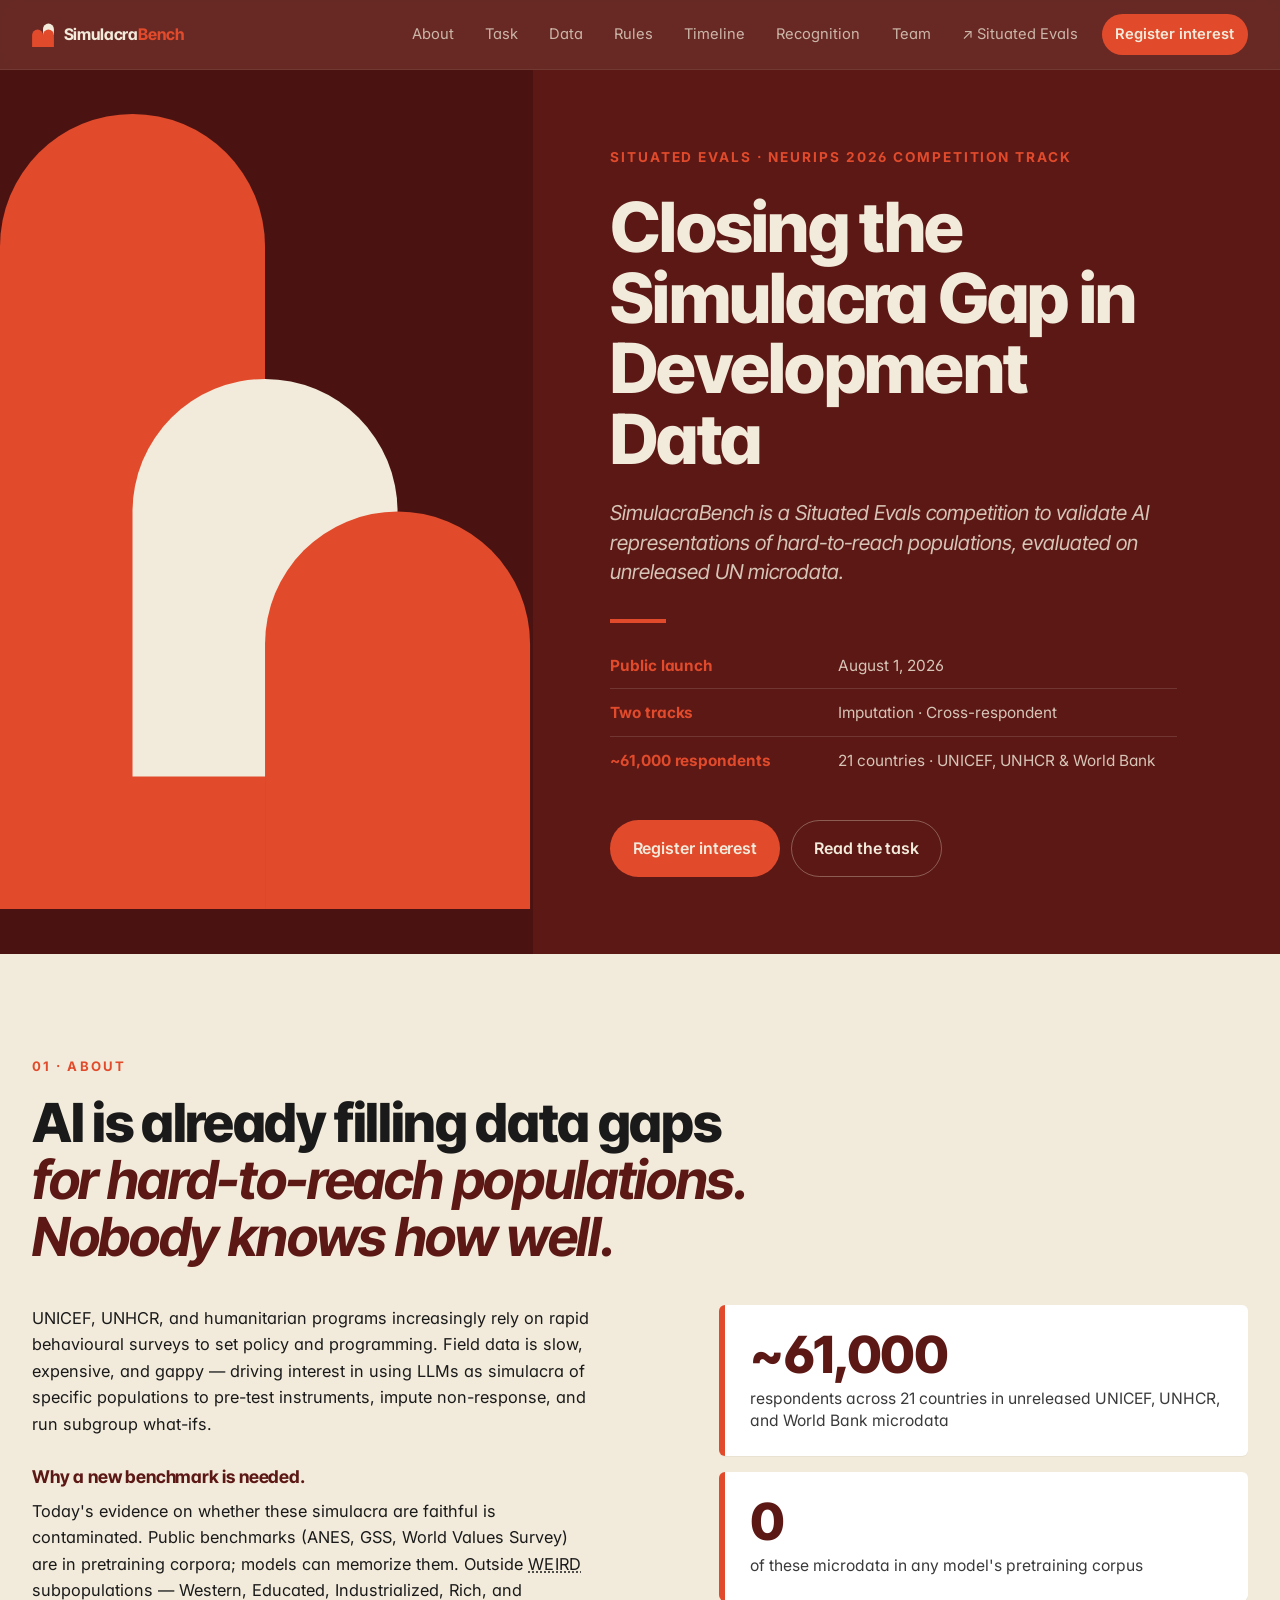
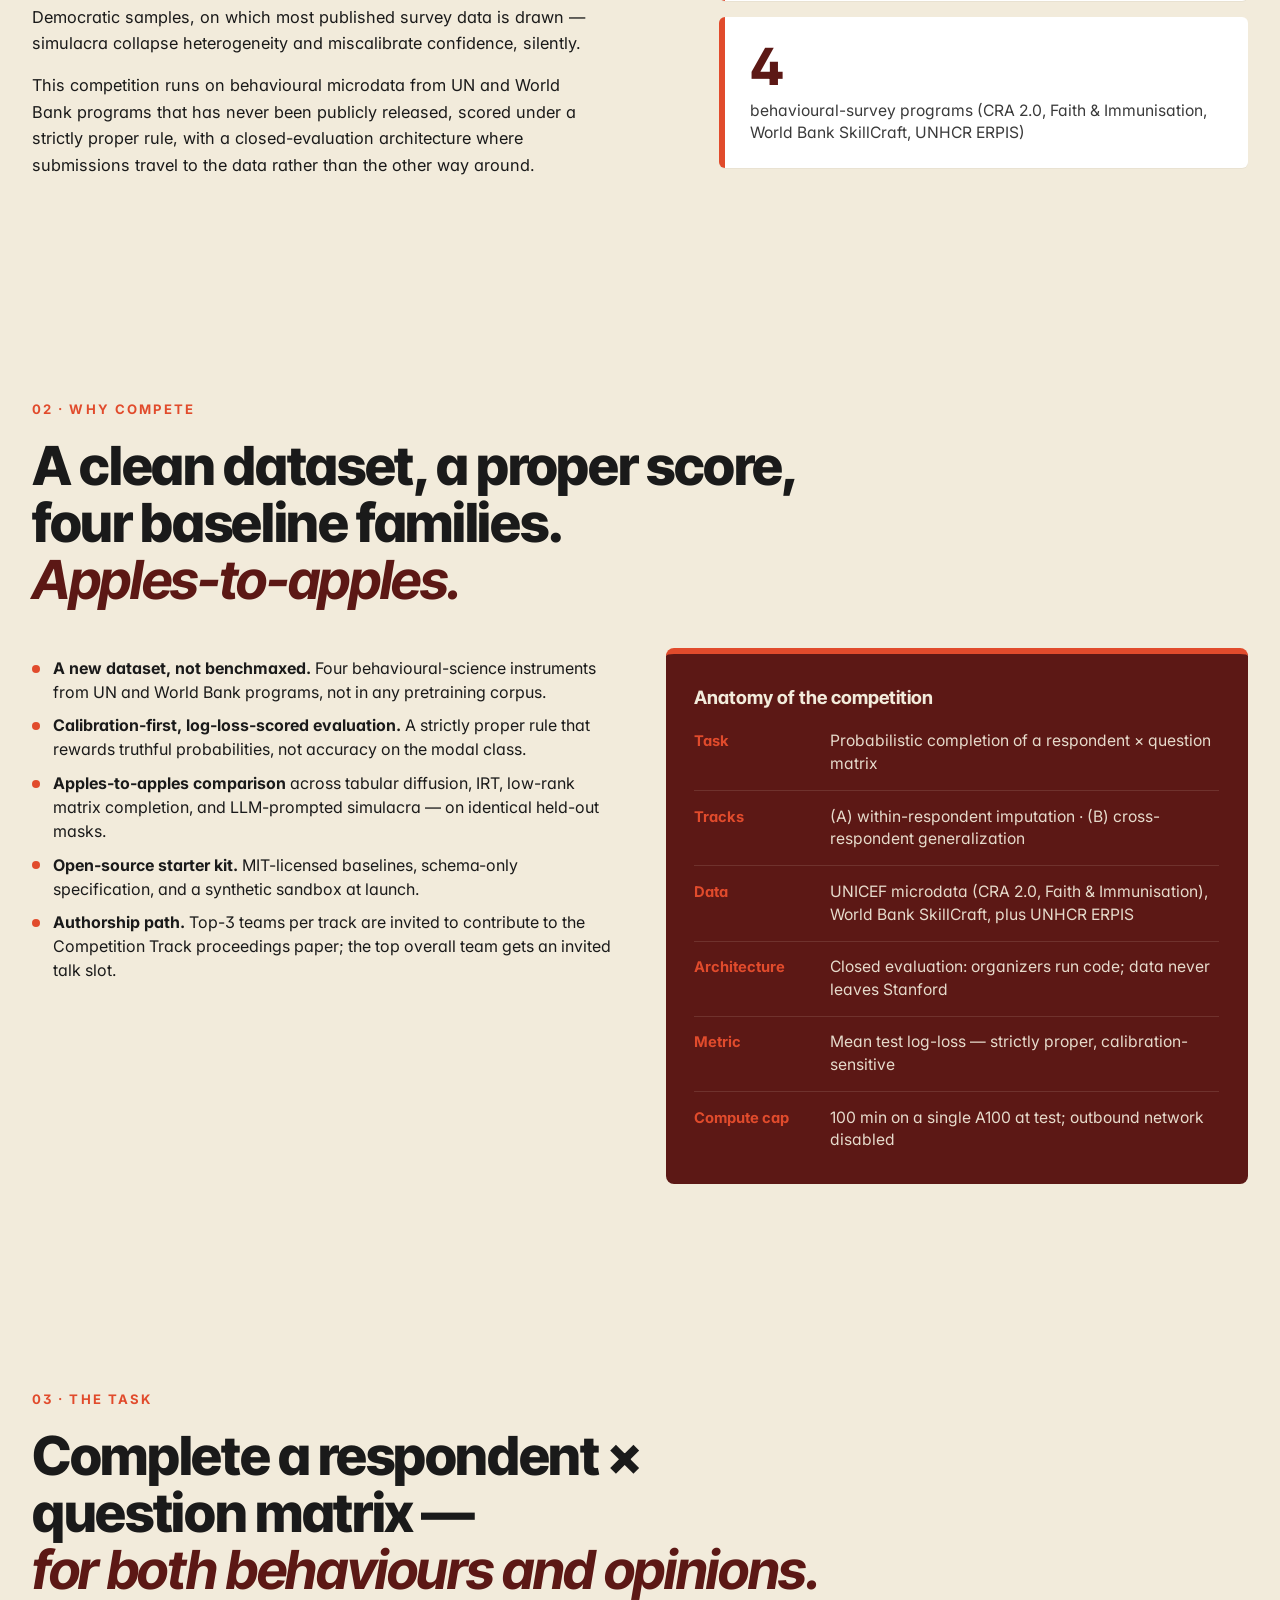
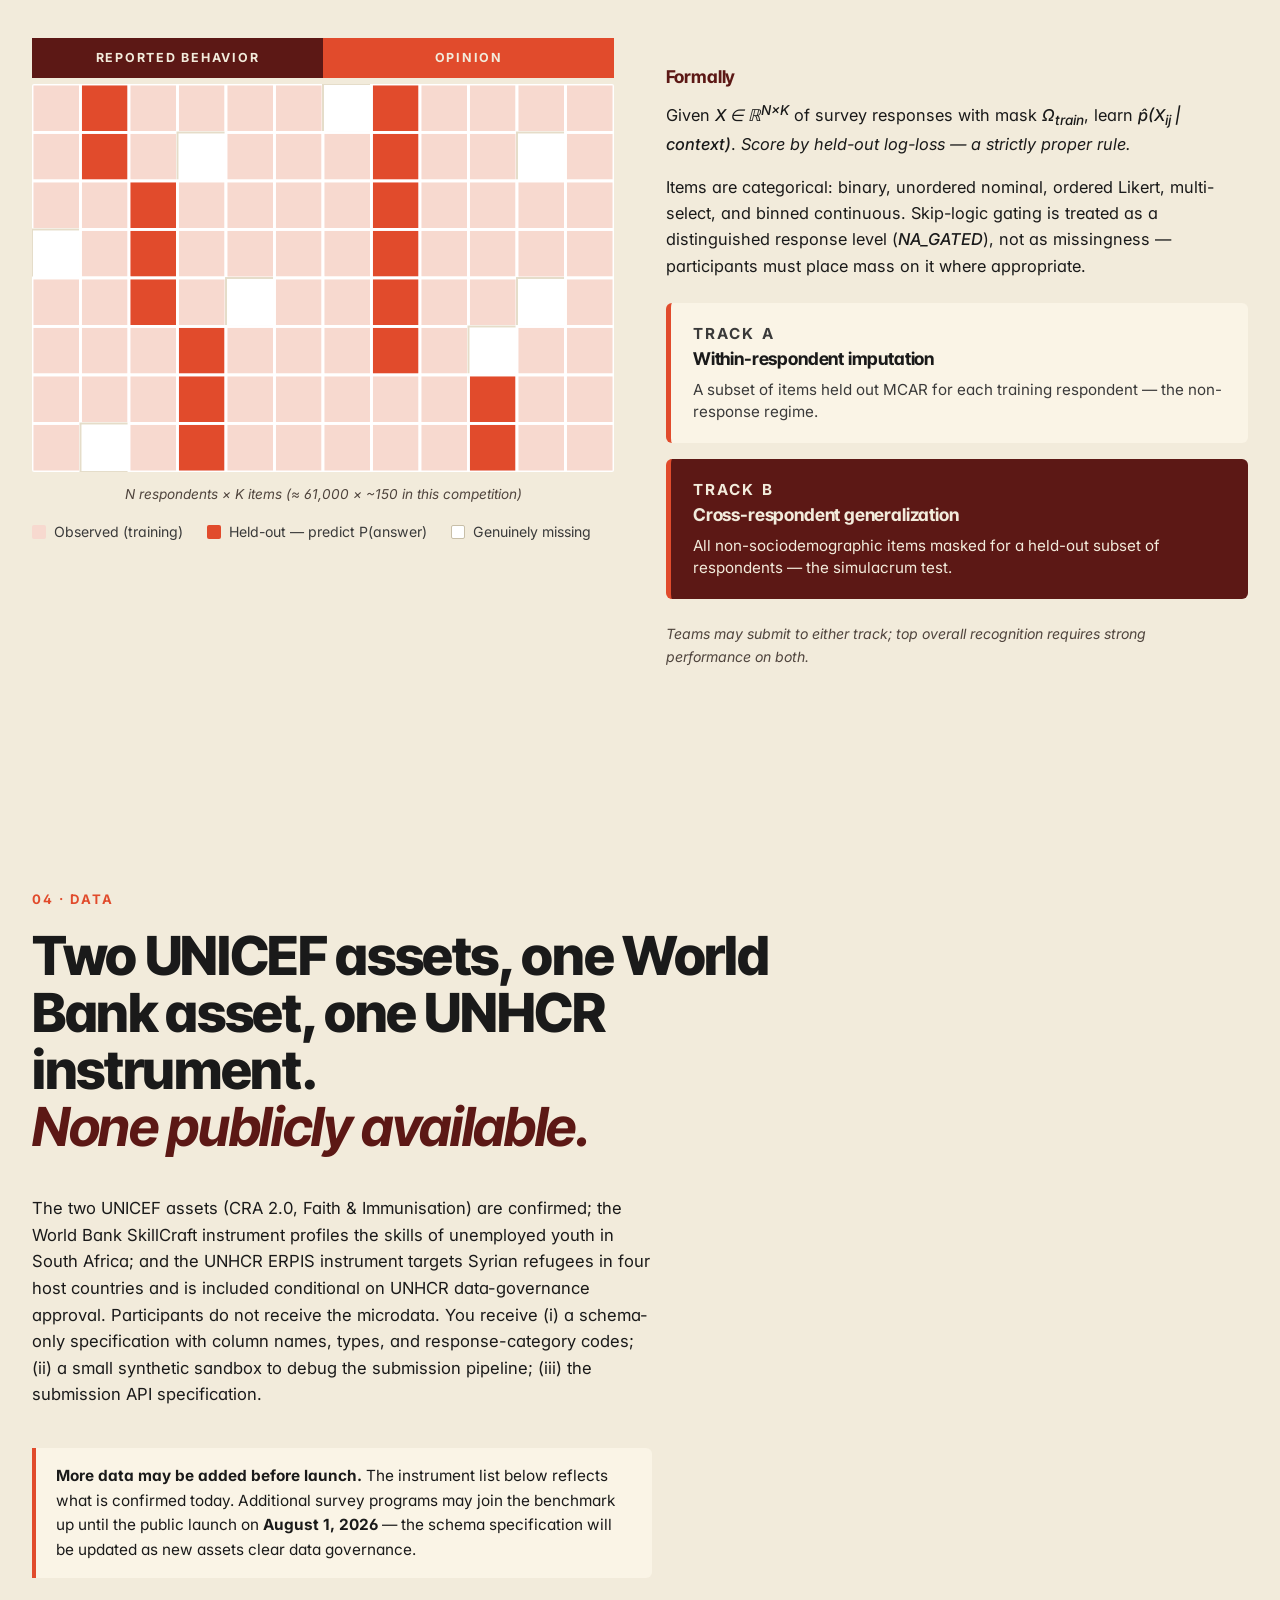
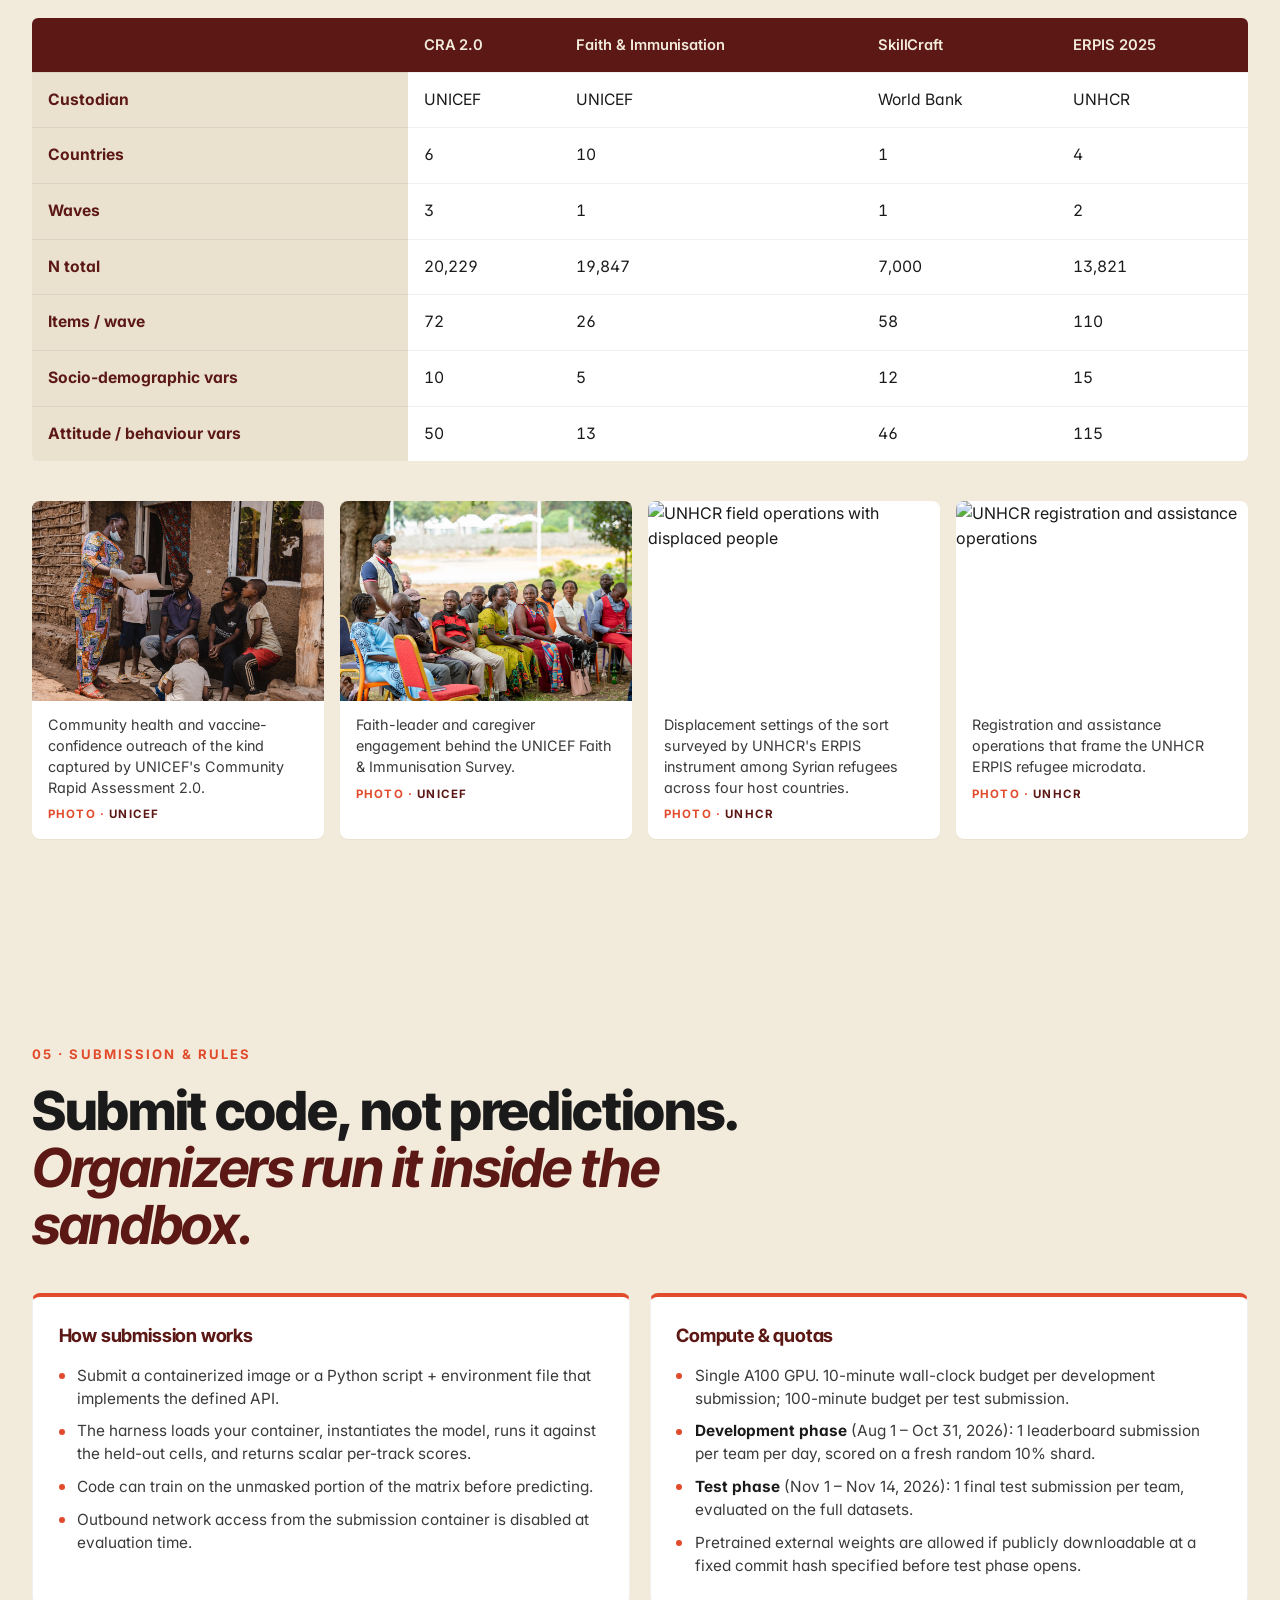
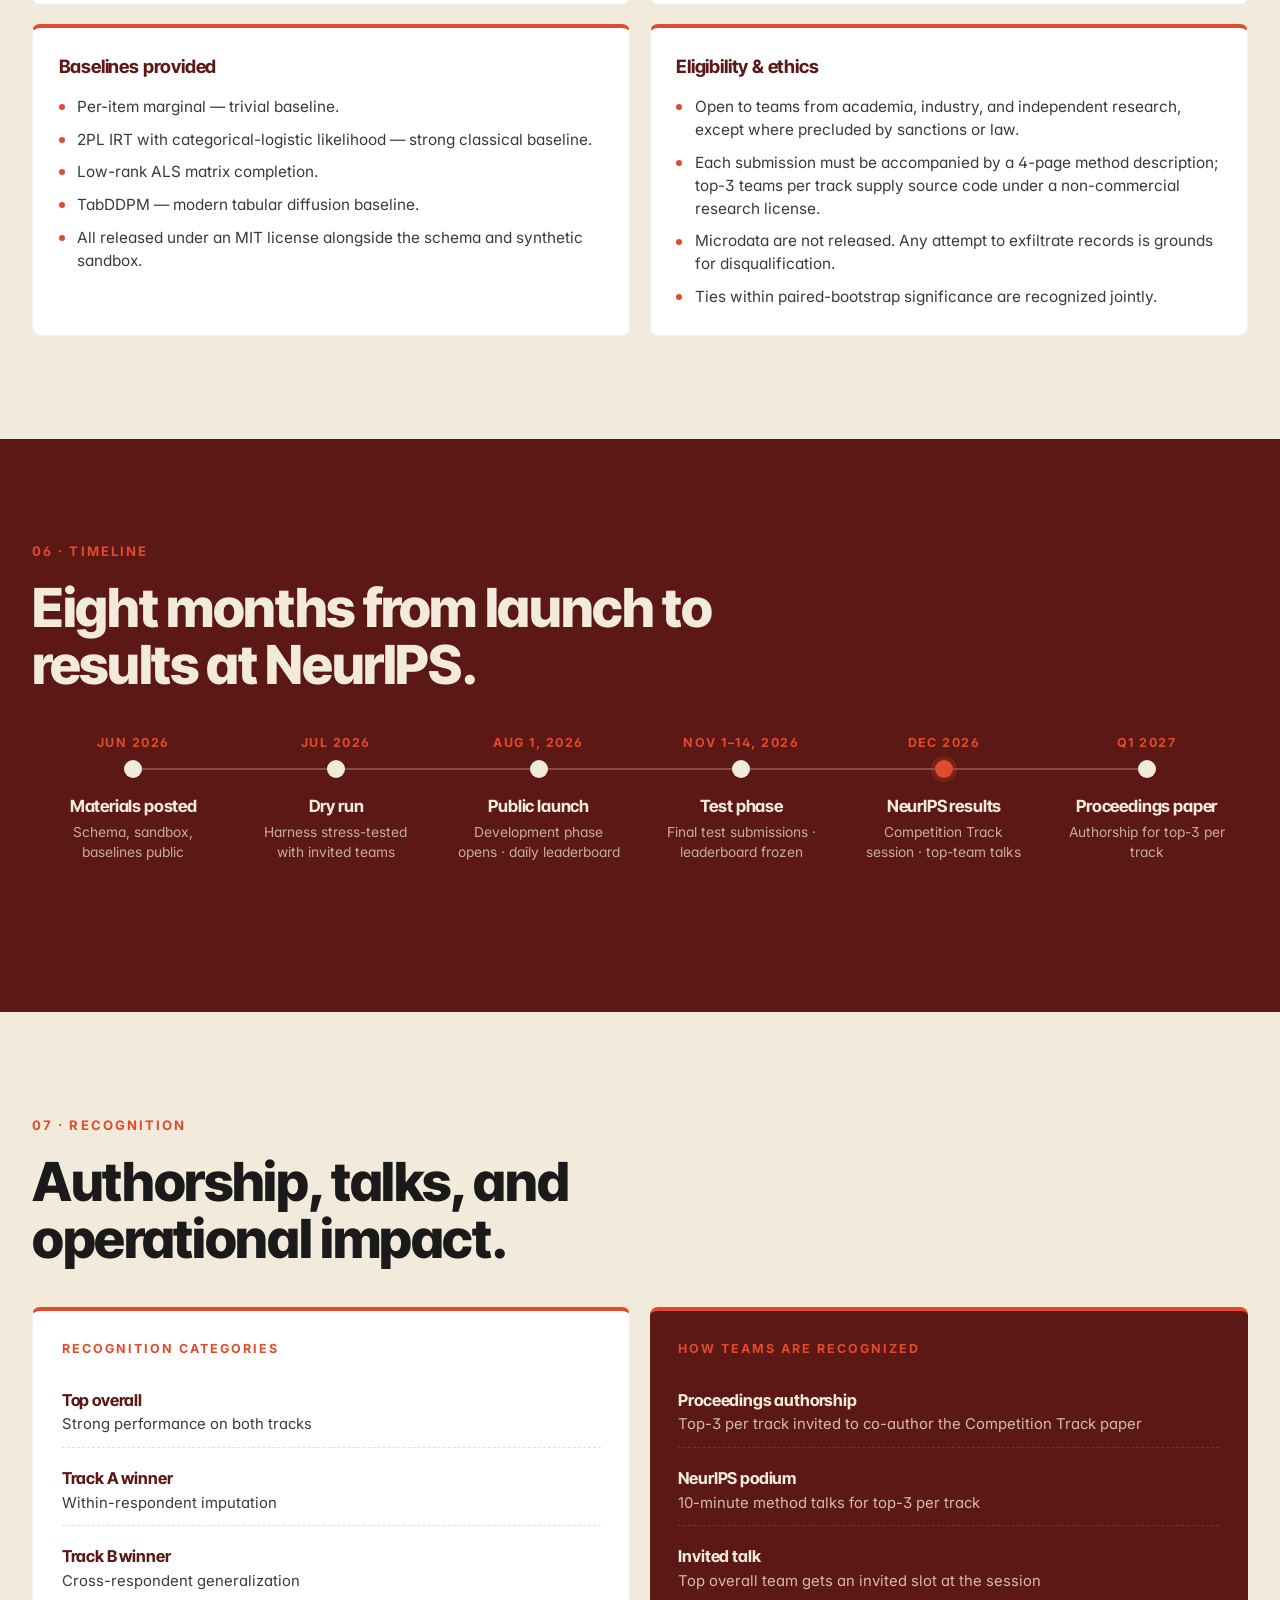
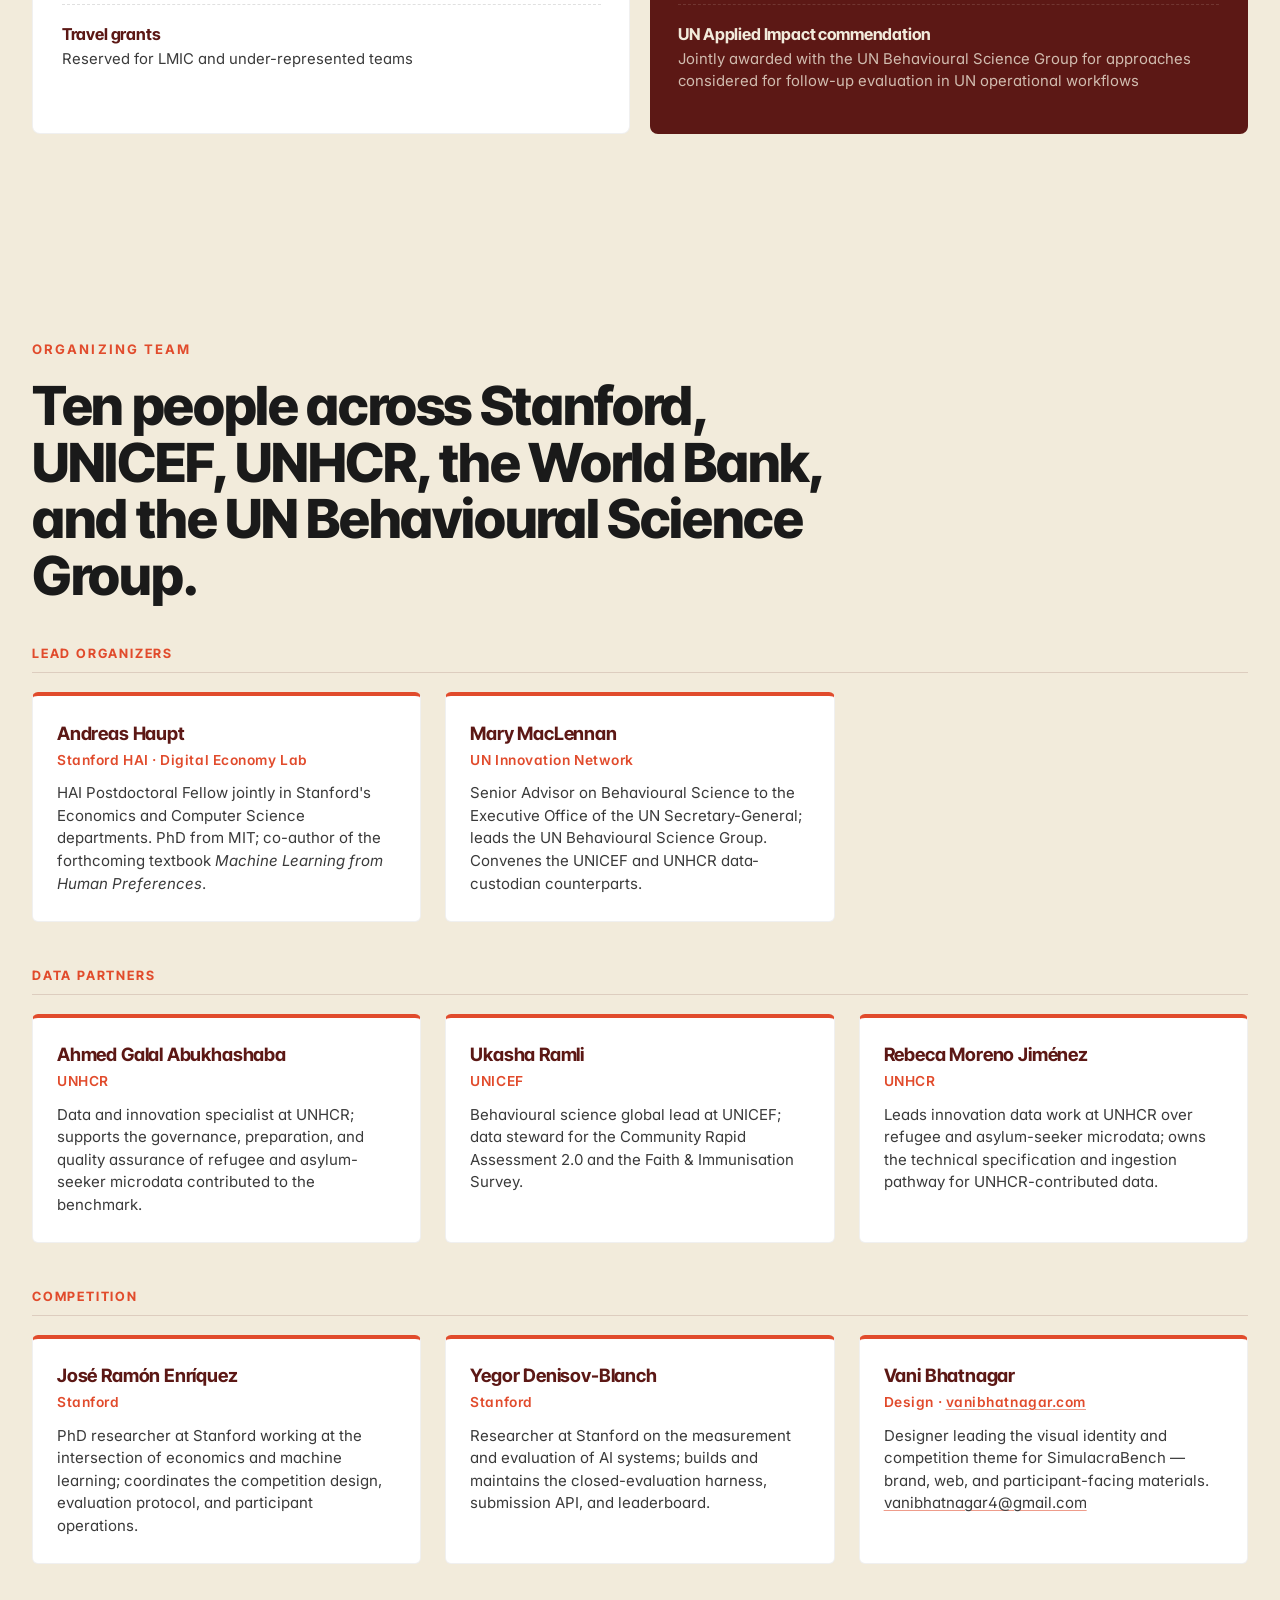
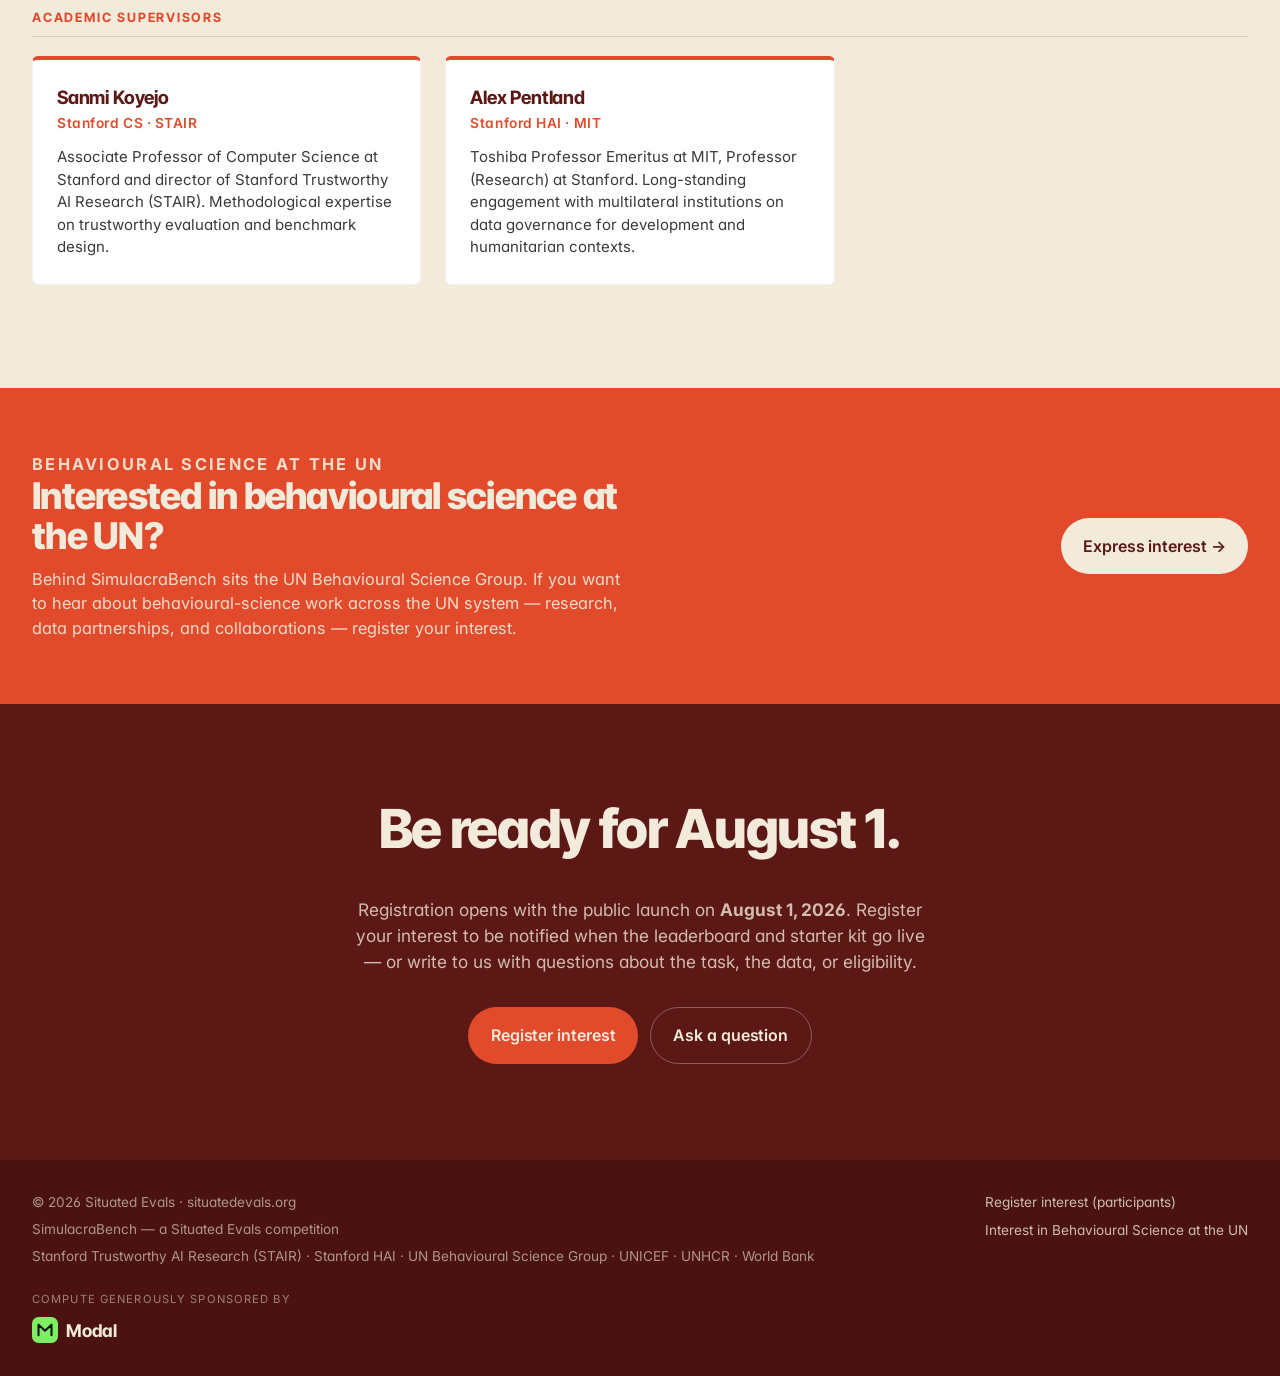
==== commit 5d9eb83d: "added WB" ====
--- a/simulacrabench.html
+++ b/simulacrabench.html
@@ -55,7 +55,7 @@
     <ul class="hero-facts">
       <li><strong>Public launch</strong><span>August 1, 2026</span></li>
       <li><strong>Two tracks</strong><span>Imputation · Cross-respondent</span></li>
-      <li><strong>~55,000 respondents</strong><span>23 countries · UNICEF &amp; UNHCR</span></li>
+      <li><strong>~61,000 respondents</strong><span>21 countries · UNICEF, UNHCR &amp; World Bank</span></li>
     </ul>
     <div class="hero-cta">
       <a class="btn btn--coral" href="https://docs.google.com/forms/d/1zx5P0XxUHGQcHgEnSH3eU-APnImDOXeL5u6_FLaE8hI/viewform" target="_blank" rel="noopener">Register interest</a>
@@ -73,14 +73,14 @@
     <div class="prose">
       <p>UNICEF, UNHCR, and humanitarian programs increasingly rely on rapid behavioural surveys to set policy and programming. Field data is slow, expensive, and gappy — driving interest in using LLMs as simulacra of specific populations to pre-test instruments, impute non-response, and run subgroup what-ifs.</p>
       <h3 class="kicker">Why a new benchmark is needed.</h3>
-      <p>Today's evidence on whether these simulacra are faithful is contaminated. Public benchmarks (ANES, GSS, World Values Survey) are in pretraining corpora; models can memorize them. Outside WEIRD subpopulations, simulacra collapse heterogeneity and miscalibrate confidence — silently.</p>
-      <p>This competition runs on UN behavioural microdata that has never been publicly released, scored under a strictly proper rule, with a closed-evaluation architecture where submissions travel to the data rather than the other way around.</p>
+      <p>Today's evidence on whether these simulacra are faithful is contaminated. Public benchmarks (ANES, GSS, World Values Survey) are in pretraining corpora; models can memorize them. Outside <abbr class="weird" title="Western, Educated, Industrialized, Rich, and Democratic">WEIRD</abbr> subpopulations — Western, Educated, Industrialized, Rich, and Democratic samples, on which most published survey data is drawn — simulacra collapse heterogeneity and miscalibrate confidence, silently.</p>
+      <p>This competition runs on behavioural microdata from UN and World Bank programs that has never been publicly released, scored under a strictly proper rule, with a closed-evaluation architecture where submissions travel to the data rather than the other way around.</p>
     </div>
 
     <div class="stats">
       <div class="stat">
-        <p class="stat-num">~55,000</p>
-        <p class="stat-label">respondents across 23 countries in unreleased UNICEF and UNHCR microdata</p>
+        <p class="stat-num">~61,000</p>
+        <p class="stat-label">respondents across 21 countries in unreleased UNICEF, UNHCR, and World Bank microdata</p>
       </div>
       <div class="stat">
         <p class="stat-num">0</p>
@@ -88,7 +88,7 @@
       </div>
       <div class="stat">
         <p class="stat-num">4</p>
-        <p class="stat-label">live UN survey programs (CRA 2.0, Faith &amp; Immunisation, MENA Climate KAP, UNHCR ERPIS)</p>
+        <p class="stat-label">behavioural-survey programs (CRA 2.0, Faith &amp; Immunisation, World Bank SkillCraft, UNHCR ERPIS)</p>
       </div>
     </div>
   </div>
@@ -102,7 +102,7 @@
   <div class="two-col two-col--wide">
     <div class="prose">
       <ul class="bullets">
-        <li><strong>A new dataset, not benchmaxed.</strong> Four UN behavioural-science instruments not in any pretraining corpus.</li>
+        <li><strong>A new dataset, not benchmaxed.</strong> Four behavioural-science instruments from UN and World Bank programs, not in any pretraining corpus.</li>
         <li><strong>Calibration-first, log-loss-scored evaluation.</strong> A strictly proper rule that rewards truthful probabilities, not accuracy on the modal class.</li>
         <li><strong>Apples-to-apples comparison</strong> across tabular diffusion, IRT, low-rank matrix completion, and LLM-prompted simulacra — on identical held-out masks.</li>
         <li><strong>Open-source starter kit.</strong> MIT-licensed baselines, schema-only specification, and a synthetic sandbox at launch.</li>
@@ -115,7 +115,7 @@
       <dl>
         <div><dt>Task</dt><dd>Probabilistic completion of a respondent × question matrix</dd></div>
         <div><dt>Tracks</dt><dd>(A) within-respondent imputation · (B) cross-respondent generalization</dd></div>
-        <div><dt>Data</dt><dd>UNICEF microdata (CRA 2.0, Faith &amp; Immunisation, MENA KAP) plus UNHCR ERPIS</dd></div>
+        <div><dt>Data</dt><dd>UNICEF microdata (CRA 2.0, Faith &amp; Immunisation), World Bank SkillCraft, plus UNHCR ERPIS</dd></div>
         <div><dt>Architecture</dt><dd>Closed evaluation: organizers run code; data never leaves Stanford</dd></div>
         <div><dt>Metric</dt><dd>Mean test log-loss — strictly proper, calibration-sensitive</dd></div>
         <div><dt>Compute cap</dt><dd>100 min on a single A100 at test; outbound network disabled</dd></div>
@@ -137,7 +137,7 @@
           <div class="matrix-head-cell matrix-head-cell--opinion">Opinion</div>
         </div>
         <div class="matrix-body" aria-hidden="true"></div>
-        <p class="matrix-axis">N respondents × K items (≈ 55,000 × ~150 in this competition)</p>
+        <p class="matrix-axis">N respondents × K items (≈ 61,000 × ~150 in this competition)</p>
         <ul class="legend">
           <li><span class="sw sw--obs"></span>Observed (training)</li>
           <li><span class="sw sw--held"></span>Held-out — predict P(answer)</li>
@@ -171,13 +171,13 @@
 <!-- ─────────────────────────── 04 · DATA ─────────────────────────── -->
 <section class="section section--cream" id="data">
   <p class="section-num">04 · Data</p>
-  <h2 class="display">Three UNICEF assets, one UNHCR instrument. <em>None publicly available.</em></h2>
+  <h2 class="display">Two UNICEF assets, one World Bank asset, one UNHCR instrument. <em>None publicly available.</em></h2>
 
   <p class="prose-wide">
-    The three UNICEF assets (CRA 2.0, Faith &amp; Immunisation, MENA Climate KAP) are confirmed; the UNHCR ERPIS instrument targets Syrian refugees in four host countries and is included conditional on UNHCR data-governance approval. Participants do not receive the microdata. You receive (i) a schema-only specification with column names, types, and response-category codes; (ii) a small synthetic sandbox to debug the submission pipeline; (iii) the submission API specification.
+    The two UNICEF assets (CRA 2.0, Faith &amp; Immunisation) are confirmed; the World Bank SkillCraft instrument profiles the skills of unemployed youth in South Africa; and the UNHCR ERPIS instrument targets Syrian refugees in four host countries and is included conditional on UNHCR data-governance approval. Participants do not receive the microdata. You receive (i) a schema-only specification with column names, types, and response-category codes; (ii) a small synthetic sandbox to debug the submission pipeline; (iii) the submission API specification.
   </p>
 
-  <p class="prose-wide callout-note"><strong>More data may be added before launch.</strong> The instrument list below reflects what is confirmed today. Additional UN survey programs may join the benchmark up until the public launch on <strong>August 1, 2026</strong> — the schema specification will be updated as new assets clear data governance.</p>
+  <p class="prose-wide callout-note"><strong>More data may be added before launch.</strong> The instrument list below reflects what is confirmed today. Additional survey programs may join the benchmark up until the public launch on <strong>August 1, 2026</strong> — the schema specification will be updated as new assets clear data governance.</p>
 
   <div class="data-table-wrap">
     <table class="data-table">
@@ -186,19 +186,51 @@
           <th></th>
           <th>CRA 2.0</th>
           <th>Faith &amp; Immunisation</th>
-          <th>MENA Climate</th>
+          <th>SkillCraft</th>
           <th>ERPIS 2025</th>
         </tr>
       </thead>
       <tbody>
-        <tr><th>Countries</th><td>6</td><td>10</td><td>3</td><td>4</td></tr>
+        <tr><th>Custodian</th><td>UNICEF</td><td>UNICEF</td><td>World Bank</td><td>UNHCR</td></tr>
+        <tr><th>Countries</th><td>6</td><td>10</td><td>1</td><td>4</td></tr>
         <tr><th>Waves</th><td>3</td><td>1</td><td>1</td><td>2</td></tr>
-        <tr><th>N total</th><td>20,229</td><td>19,847</td><td>1,236</td><td>13,821</td></tr>
-        <tr><th>Items / wave</th><td>72</td><td>26</td><td>168</td><td>110</td></tr>
-        <tr><th>Socio-demographic vars</th><td>10</td><td>5</td><td>16</td><td>15</td></tr>
-        <tr><th>Attitude / behaviour vars</th><td>50</td><td>13</td><td>129</td><td>115</td></tr>
+        <tr><th>N total</th><td>20,229</td><td>19,847</td><td>7,000</td><td>13,821</td></tr>
+        <tr><th>Items / wave</th><td>72</td><td>26</td><td>58</td><td>110</td></tr>
+        <tr><th>Socio-demographic vars</th><td>10</td><td>5</td><td>12</td><td>15</td></tr>
+        <tr><th>Attitude / behaviour vars</th><td>50</td><td>13</td><td>46</td><td>115</td></tr>
       </tbody>
     </table>
+  </div>
+
+  <div class="data-photos">
+    <figure class="data-photo">
+      <img src="assets/unicef2.png" alt="UNICEF community engagement in the field" loading="lazy" />
+      <figcaption>
+        Community health and vaccine-confidence outreach of the kind captured by UNICEF's Community Rapid Assessment 2.0.
+        <span class="photo-credit">Photo · <strong>UNICEF</strong></span>
+      </figcaption>
+    </figure>
+    <figure class="data-photo">
+      <img src="assets/unicef8.png" alt="UNICEF field programming with families" loading="lazy" />
+      <figcaption>
+        Faith-leader and caregiver engagement behind the UNICEF Faith &amp; Immunisation Survey.
+        <span class="photo-credit">Photo · <strong>UNICEF</strong></span>
+      </figcaption>
+    </figure>
+    <figure class="data-photo">
+      <img src="assets/unhcr4.JPG" alt="UNHCR field operations with displaced people" loading="lazy" />
+      <figcaption>
+        Displacement settings of the sort surveyed by UNHCR's ERPIS instrument among Syrian refugees across four host countries.
+        <span class="photo-credit">Photo · <strong>UNHCR</strong></span>
+      </figcaption>
+    </figure>
+    <figure class="data-photo">
+      <img src="assets/unhcr5.JPG" alt="UNHCR registration and assistance operations" loading="lazy" />
+      <figcaption>
+        Registration and assistance operations that frame the UNHCR ERPIS refugee microdata.
+        <span class="photo-credit">Photo · <strong>UNHCR</strong></span>
+      </figcaption>
+    </figure>
   </div>
 </section>
 
@@ -327,7 +359,7 @@
 <!-- ─────────────────────────── TEAM ─────────────────────────── -->
 <section class="section section--cream" id="team">
   <p class="section-num">Organizing team</p>
-  <h2 class="display">Nine people across Stanford, UNICEF, UNHCR, and the UN Behavioural Science Group.</h2>
+  <h2 class="display">Ten people across Stanford, UNICEF, UNHCR, the World Bank, and the UN Behavioural Science Group.</h2>
 
   <div class="team-block">
     <h3 class="team-role">Lead organizers</h3>
@@ -379,6 +411,11 @@
         <p class="bio-affil">Stanford</p>
         <p>Researcher at Stanford on the measurement and evaluation of AI systems; builds and maintains the closed-evaluation harness, submission API, and leaderboard.</p>
       </article>
+      <article class="bio">
+        <h3>Vani Bhatnagar</h3>
+        <p class="bio-affil">Design · <a href="https://www.vanibhatnagar.com/" target="_blank" rel="noopener">vanibhatnagar.com</a></p>
+        <p>Designer leading the visual identity and competition theme for SimulacraBench — brand, web, and participant-facing materials. <a href="mailto:vanibhatnagar4@gmail.com">vanibhatnagar4@gmail.com</a></p>
+      </article>
     </div>
   </div>
 
@@ -396,6 +433,18 @@
         <p>Toshiba Professor Emeritus at MIT, Professor (Research) at Stanford. Long-standing engagement with multilateral institutions on data governance for development and humanitarian contexts.</p>
       </article>
     </div>
+  </div>
+</section>
+
+<!-- ─────────────────────────── UN BEHAVIOURAL SCIENCE ─────────────────────────── -->
+<section class="bsg-band" id="behavioural-science">
+  <div class="bsg-inner">
+    <div class="bsg-copy">
+      <p class="bsg-eyebrow">Behavioural Science at the UN</p>
+      <h2>Interested in behavioural science at the UN?</h2>
+      <p>Behind SimulacraBench sits the UN Behavioural Science Group. If you want to hear about behavioural-science work across the UN system — research, data partnerships, and collaborations — register your interest.</p>
+    </div>
+    <a class="btn btn--cream" href="https://forms.gle/ELdY4WvgJZPUV8ab7" target="_blank" rel="noopener">Express interest →</a>
   </div>
 </section>
 
@@ -416,11 +465,11 @@
     <div class="footer-brand">
       <p>© 2026 Situated Evals · situatedevals.org</p>
       <p>SimulacraBench — a Situated Evals competition</p>
-      <p>Stanford Trustworthy AI Research (STAIR) · Stanford HAI · UN Behavioural Science Group · UNICEF · UNHCR</p>
+      <p>Stanford Trustworthy AI Research (STAIR) · Stanford HAI · UN Behavioural Science Group · UNICEF · UNHCR · World Bank</p>
     </div>
     <div class="footer-links">
       <a href="https://docs.google.com/forms/d/1zx5P0XxUHGQcHgEnSH3eU-APnImDOXeL5u6_FLaE8hI/viewform" target="_blank" rel="noopener">Register interest (participants)</a>
-      <a href="https://forms.gle/ELdY4WvgJZPUV8ab7" target="_blank" rel="noopener">UN data-partner signup</a>
+      <a href="https://forms.gle/ELdY4WvgJZPUV8ab7" target="_blank" rel="noopener">Interest in Behavioural Science at the UN</a>
     </div>
     <div class="footer-sponsor">
       <span>Compute generously sponsored by</span>
--- a/styles.css
+++ b/styles.css
@@ -782,6 +782,13 @@
   line-height: 1.5;
   color: var(--ink-soft);
 }
+.bio a {
+  color: inherit;
+  text-decoration: underline;
+  text-underline-offset: 2px;
+  text-decoration-color: rgba(225, 75, 44, 0.55);
+}
+.bio a:hover { text-decoration-color: var(--coral); }
 
 /* ───────────────── team groups ───────────────── */
 .team-block + .team-block { margin-top: 2.75rem; }
@@ -906,3 +913,79 @@
   letter-spacing: -0.01em;
 }
 .modal-logo:hover { opacity: 0.85; }
+
+/* ───────────────── data photos ───────────────── */
+.data-photos {
+  display: grid;
+  grid-template-columns: repeat(auto-fit, minmax(240px, 1fr));
+  gap: 1rem;
+  margin: 2.5rem 0 0;
+}
+.data-photo {
+  margin: 0;
+  border-radius: 8px;
+  overflow: hidden;
+  background: #fff;
+  box-shadow: 0 1px 0 rgba(0,0,0,0.04);
+  display: flex;
+  flex-direction: column;
+}
+.data-photo img {
+  width: 100%;
+  height: 200px;
+  object-fit: cover;
+}
+.data-photo figcaption {
+  padding: 0.85rem 1rem 1rem;
+  font-size: 0.9rem;
+  line-height: 1.45;
+  color: var(--ink-soft);
+}
+.data-photo .photo-credit {
+  display: block;
+  margin-top: 0.5rem;
+  font-size: 0.72rem;
+  text-transform: uppercase;
+  letter-spacing: 0.1em;
+  color: var(--coral);
+  font-weight: 700;
+}
+.data-photo .photo-credit strong { color: var(--burgundy); font-weight: 700; }
+
+/* ───────────────── UN behavioural-science band ───────────────── */
+.bsg-band {
+  background: var(--coral);
+  color: var(--cream);
+  padding: clamp(2.75rem, 6vw, 4rem) var(--gutter);
+}
+.bsg-inner {
+  max-width: var(--max);
+  margin: 0 auto;
+  display: flex;
+  flex-wrap: wrap;
+  align-items: center;
+  justify-content: space-between;
+  gap: 1.75rem;
+}
+.bsg-copy { max-width: 60ch; }
+.bsg-eyebrow {
+  margin: 0 0 0.6rem;
+  text-transform: uppercase;
+  letter-spacing: 0.14em;
+  font-size: 0.78rem;
+  font-weight: 700;
+  color: #ffe6dc;
+}
+.bsg-band h2 {
+  margin: 0 0 0.7rem;
+  font-family: var(--display);
+  font-weight: 800;
+  font-size: clamp(1.6rem, 3.2vw, 2.3rem);
+  line-height: 1.08;
+  letter-spacing: -0.02em;
+  color: var(--cream);
+}
+.bsg-band p { margin: 0; color: rgba(242, 235, 219, 0.9); line-height: 1.5; font-size: 1.02rem; }
+abbr.weird { text-decoration: underline dotted; text-underline-offset: 2px; cursor: help; letter-spacing: 0.02em; }
+.btn--cream { background: var(--cream); color: var(--burgundy); white-space: nowrap; }
+.btn--cream:hover { background: #fff; }
